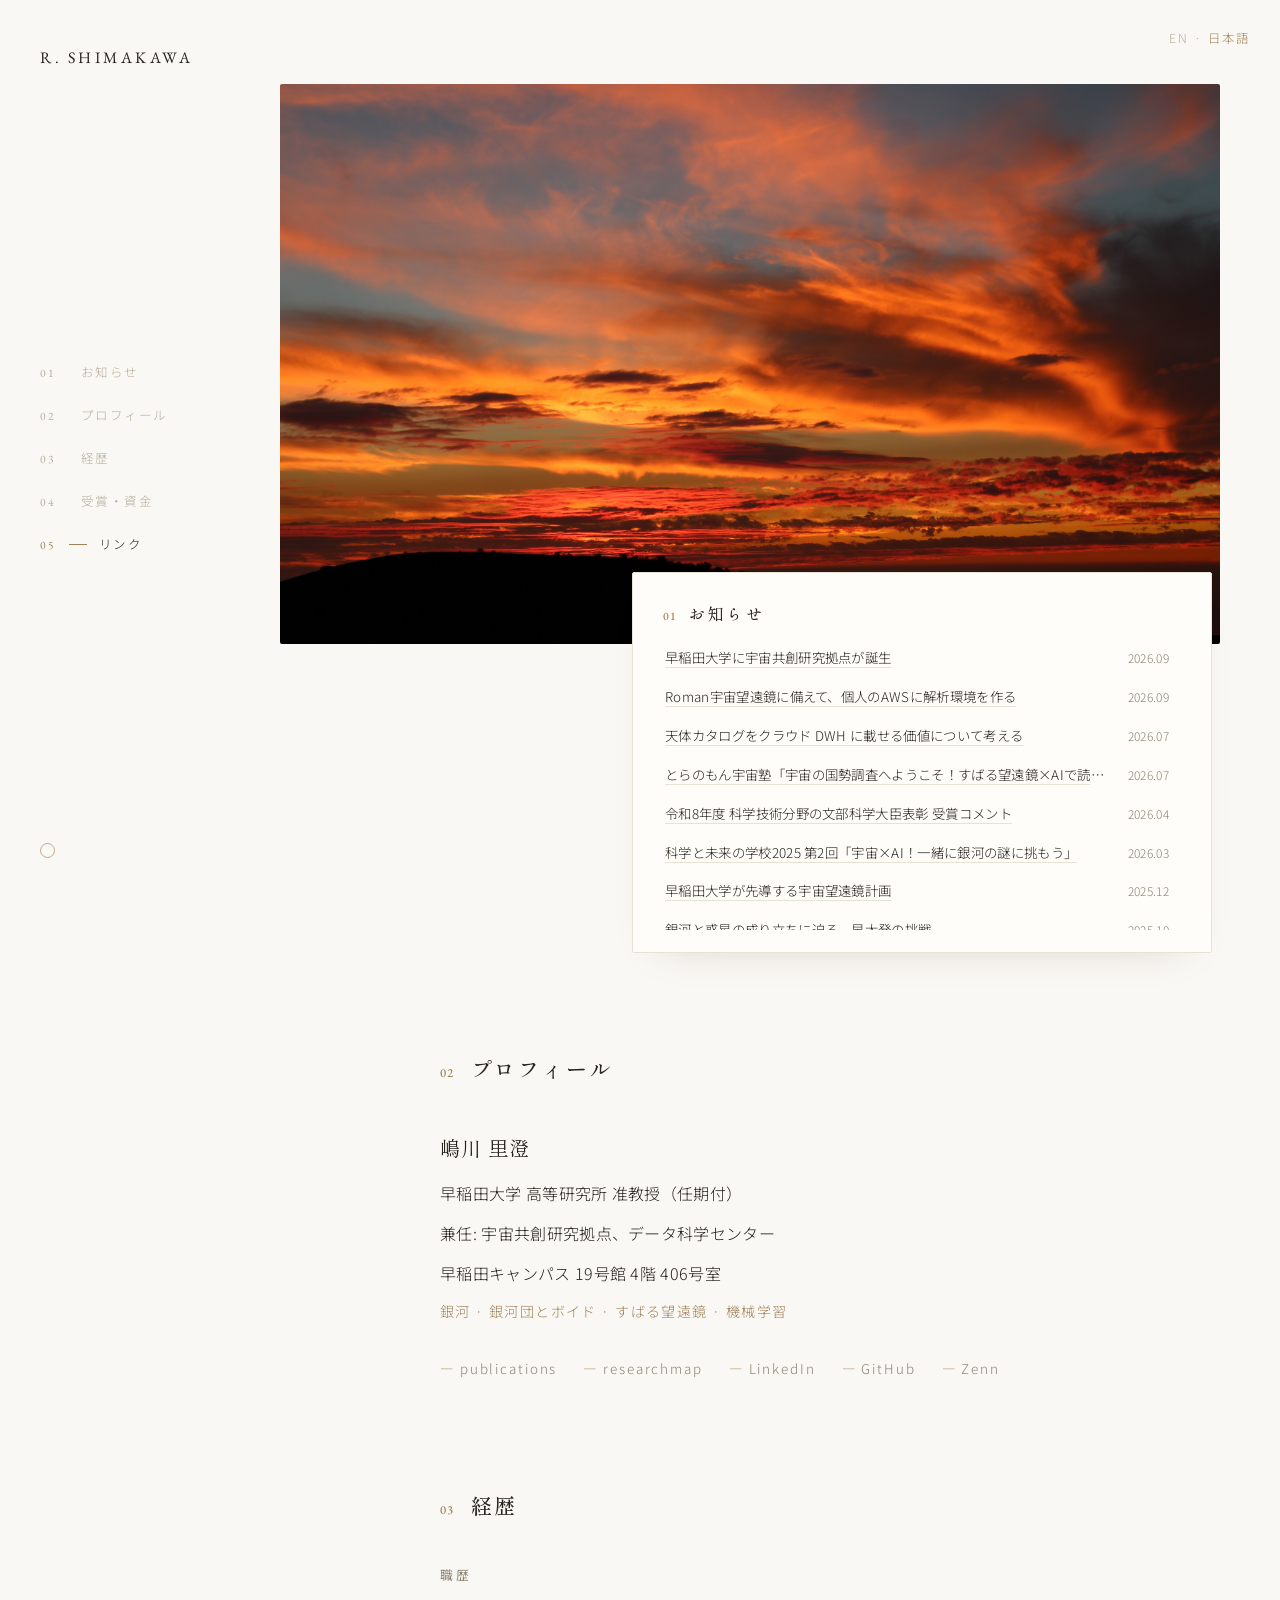
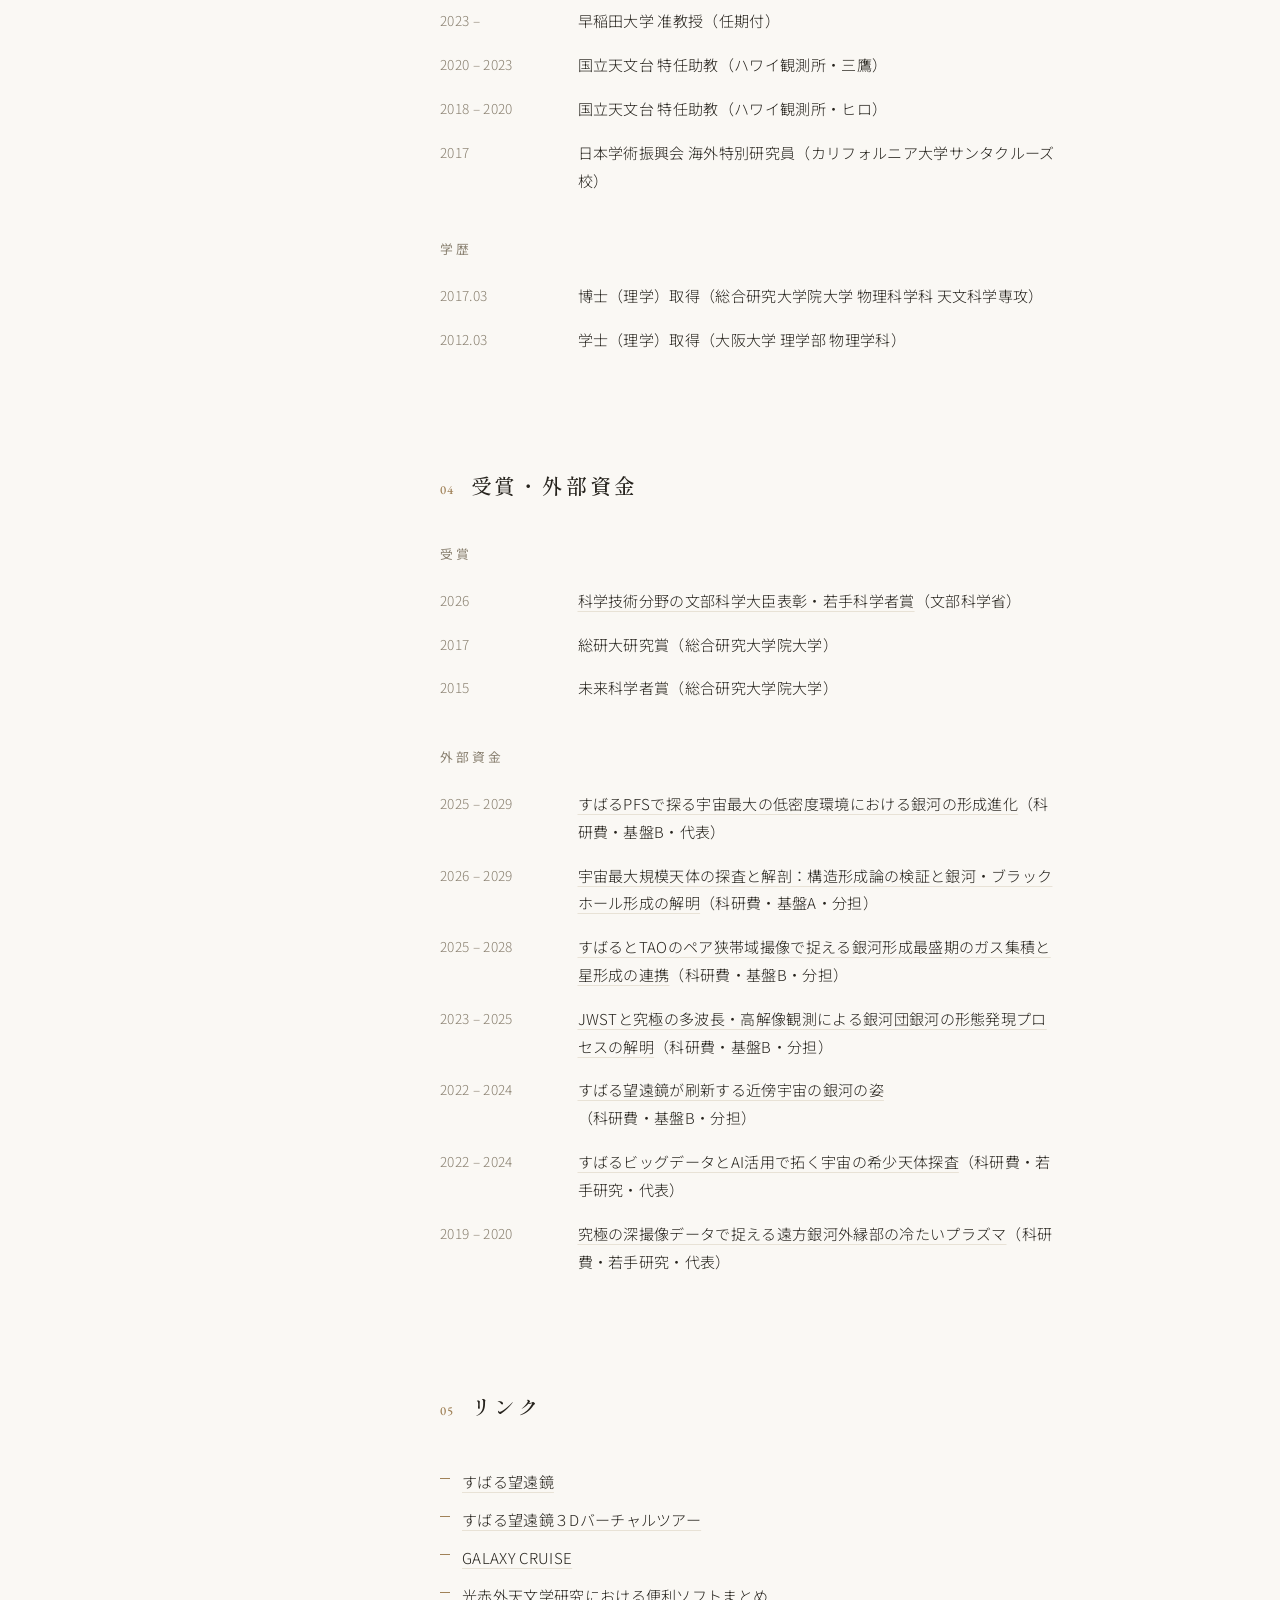
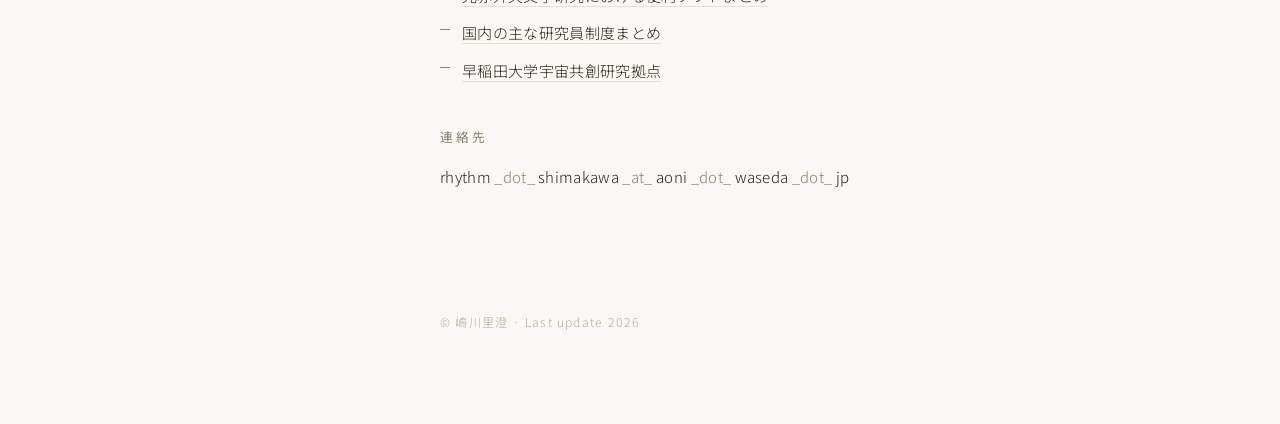
==== ja/index.html @ 1b0d86bc "v20260907b" ====
<!DOCTYPE html>
<html lang="ja">
<head>
<meta charset="utf-8">
<meta name="viewport" content="width=device-width, initial-scale=1">
<title>嶋川 里澄</title>
<meta name="description" content="嶋川 里澄（早稲田大学高等研究所 准教授）。銀河・大規模構造・すばる望遠鏡・機械学習。">
<link rel="icon" href="../assets/favicon.svg" type="image/svg+xml">
<link rel="preconnect" href="https://fonts.googleapis.com">
<link href="https://fonts.googleapis.com/css2?family=EB+Garamond:wght@400;500&family=Noto+Sans+JP:wght@300;400&family=Shippori+Mincho:wght@500&display=swap" rel="stylesheet">
<link rel="stylesheet" href="../assets/style.css">
</head>
<body>

<div class="lang"><a href="../">EN</a> <span>·</span> <span class="current">日本語</span></div>

<aside class="rail">
  <a class="mark" href="#top">R.&thinsp;SHIMAKAWA</a>
  <nav>
    <a href="#news"><span class="no">01</span><span class="bar"></span>お知らせ</a>
    <a href="#profile"><span class="no">02</span><span class="bar"></span>プロフィール</a>
    <a href="#career"><span class="no">03</span><span class="bar"></span>経歴</a>
    <a href="#grants"><span class="no">04</span><span class="bar"></span>受賞・資金</a>
    <a href="#links"><span class="no">05</span><span class="bar"></span>リンク</a>
  </nav>
  <span class="enso"></span>
</aside>

<div class="main" id="top">

<header class="hero">
  <img class="art" src="../assets/maunakea.jpg" alt="">
  <aside class="news-panel" id="news">
    <h2><span class="no">01</span>お知らせ</h2>
    <ul>
      <li><span class="t"><a href="https://space-commons.w.waseda.jp">早稲田大学に宇宙共創研究拠点が誕生</a></span><span class="note">2026.09</span></li>
      <li><span class="t"><a href="https://zenn.dev/rshimakawa/articles/roman-aws-analysis-env-setup">Roman宇宙望遠鏡に備えて、個人のAWSに解析環境を作る</a></span><span class="note">2026.09</span></li>
      <li><span class="t"><a href="https://zenn.dev/rshimakawa/articles/hsc-bigquery-1a">天体カタログをクラウド DWH に載せる価値について考える</a></span><span class="note">2026.07</span></li>
      <li><span class="t"><a href="">とらのもん宇宙塾「宇宙の国勢調査へようこそ！すばる望遠鏡×AIで読み解く銀河の成長記録」</a></span><span class="note">2026.07</span></li>
      <li><span class="t"><a href="https://www.waseda.jp/inst/research/news/84122">令和8年度 科学技術分野の文部科学大臣表彰 受賞コメント</a></span><span class="note">2026.04</span></li>
      <li><span class="t"><a href="">科学と未来の学校2025 第2回「宇宙×AI！一緒に銀河の謎に挑もう」</a></span><span class="note">2026.03</span></li>
      <li><span class="t"><a href="https://www.waseda.jp/top/news/116030">早稲田大学が先導する宇宙望遠鏡計画</a></span><span class="note">2025.12</span></li>
      <li><span class="t"><a href="https://www.waseda.jp/inst/research/news/82148">銀河と惑星の成り立ちに迫る、早大発の挑戦</a></span><span class="note">2025.10</span></li>
      <li><span class="t"><a href="https://www.obsap.phys.waseda.ac.jp/grex-plus-event-2025.html">早稲田大学一般講演会：GREX-PLUSが描く銀河と惑星のはじまり</a></span><span class="note">2025.09</span></li>
      <li><span class="t"><a href="https://subarutelescope.org/jp/results/2025/06/02/3558.html">宇宙最大級の超巨大ブラックホールの集団を発見</a></span><span class="note">2025.06</span></li>
      <li><span class="t"><a href="">最新研究が挑む銀河「銀河の個性は環境で決まる？」</a></span><span class="note">2025.03</span></li>
      <li><span class="t"><a href="https://subarutelescope.org/jp/news/topics/2025/03/06/3523.html">すばる望遠鏡25周年記念画像集が発売</a></span><span class="note">2025.03</span></li>
      <li><span class="t"><a href="https://www.waseda.jp/inst/research/news/79310">宇宙古代都市の建設ラッシュを止めるブラックホール</a></span><span class="note">2024.12</span></li>
      <li><span class="t"><a href="https://www.esa.int/Science_Exploration/Space_Science/Webb/Webb_finds_surprises_in_Spiderweb_protocluster_field">Webb finds surprises in Spiderweb protocluster field</a></span><span class="note">2024.12</span></li>
      <li><span class="t"><a href="https://galaxycruise.mtk.nao.ac.jp/news/20241101.html">初めての試み、市民天文学者交流会</a></span><span class="note">2024.11</span></li>
      <li><span class="t"><a href="https://www.washington.edu/news/2024/08/14/galaxy-size/">Galaxies in dense environments tend to be larger</a></span><span class="note">2024.08</span></li>
      <li><span class="t"><a href="https://news.yale.edu/2024/08/14/heres-what-millions-galaxies-say-about-their-size-growth">Here's what millions of galaxies say about their size, growth</a></span><span class="note">2024.08</span></li>
      <li><span class="t"><a href="https://galaxycruise.mtk.nao.ac.jp/news/20240601.html">GALAXY CRUISE第1シーズンの結果を用いてリング銀河を大量検出</a></span><span class="note">2024.06</span></li>
      <li><span class="t"><a href="https://subarutelescope.org/jp/results/2024/03/13/3374.html">市民天文学者とAIの協働で渦巻銀河とリング銀河の大規模検出に成功</a></span><span class="note">2024.03</span></li>
      <li><span class="t"><a href="https://matterport.com/ja/resources/content-library/japan-national-observatory">すばる望遠鏡をデジタルツイン化し、未来の研究者に夢を</a></span><span class="note">2023.10</span></li>
      <li><span class="t"><a href="https://subarutelescope.org/jp/results/2023/10/09/3307.html">天文学者と市民天文学者が銀河の謎に迫る！</a></span><span class="note">2023.10</span></li>
      <li><span class="t"><a href="https://www.waseda.jp/inst/wias/news/2023/08/31/14019/">シチズンサイエンス×AIによる宇宙の国勢調査</a></span><span class="note">2023.08</span></li>
      <li><span class="t"><a href="https://subarutelescope.org/jp/results/2023/05/31/3270.html">星屑を再利用して成長を続ける太古の巨大銀河</a></span><span class="note">2023.05</span></li>
      <li><span class="t"><a href="https://subarutelescope.org/jp/results/2023/01/19/3215.html">55億光年先の宇宙で最大級のモンスター超銀河団を発見</a></span><span class="note">2023.01</span></li>
      <li><span class="t"><a href="">データ銀河天文学とバーチャルリアリティ</a></span><span class="note">2022.12</span></li>
      <li><span class="t"><a href="https://subarutelescope.org/jp/news/topics/2022/11/21/3200.html">すばる望遠鏡3Dバーチャルツアー：世界最大級の光赤外望遠鏡を大公開！</a></span><span class="note">2022.11</span></li>
      <li><span class="t"><a href="https://galaxycruise.mtk.nao.ac.jp/news/20220801.html">銀河衝突の痕跡ができるわけ</a></span><span class="note">2022.08</span></li>
      <li><span class="t"><a href="https://galaxycruise.mtk.nao.ac.jp/news/20220201.html">貧血渦巻銀河ってなに？</a></span><span class="note">2022.02</span></li>
      <li><span class="t"><a href="https://subarutelescope.org/jp/results/2021/11/23/3007.html">すばる望遠鏡×異常検知AIが捉えたへんてこな銀河たち</a></span><span class="note">2021.12</span></li>
      <li><span class="t"><a href="https://subarutelescope.org/jp/news/topics/2021/11/03/3004.html">総研大サマースチューデント2021</a></span><span class="note">2021.11</span></li>
      <li><span class="t"><a href="https://galaxycruise.mtk.nao.ac.jp/news/20211101.html">GALAXY CRUISEの結果を使って大学生2名が研究体験</a></span><span class="note">2021.11</span></li>
      <li><span class="t"><a href="https://galaxycruise.mtk.nao.ac.jp/news/20201101.html">GALAXY CRUISEの結果を使って大学生が機械学習体験</a></span><span class="note">2020.11</span></li>
      <li><span class="t"><a href="https://subarutelescope.org/jp/results/2020/08/10/2883.html">人工知能を活用したすばる銀河動物園プロジェクト</a></span><span class="note">2020.08</span></li>
      <li><span class="t"><a href="https://subarutelescope.org/jp/news/topics/2020/03/25/2846.html">すばる+TMTサイエンスブック2020の発行</a></span><span class="note">2020.03</span></li>
      <li><span class="t"><a href="https://subarutelescope.org/jp/news/topics/2019/12/26/2822.html">すばる望遠鏡20周年記念国際研究集会を開催</a></span><span class="note">2019.12</span></li>
      <li><span class="t"><a href="https://subarutelescope.org/jp/results/2019/10/22/2799.html">73億光年かなたにそびえる超銀河団の全貌</a></span><span class="note">2019.10</span></li>
      <li><span class="t"><a href="https://alma-telescope.jp/news/press/z146-201708">アルマ望遠鏡、遠方銀河団で進む星の少子化の原因をとらえた</a></span><span class="note">2017.08</span></li>
      <li><span class="t"><a href="https://subarutelescope.org/jp/results/2015/04/20/933.html">110億年前の宇宙に近傍最大級の銀河団の祖先を確認</a></span><span class="note">2015.04</span></li>
    </ul>
  </aside>
</header>

<div class="col">
<main>

<section id="profile">
  <h2><span class="no">02</span>プロフィール</h2>
  <ul class="bio">
    <li class="name">嶋川 里澄</li>
    <li>早稲田大学 高等研究所 准教授（任期付）</li>
    <li>兼任: 宇宙共創研究拠点、データ科学センター</li>
    <li>早稲田キャンパス 19号館 4階 406号室</li>
    <li class="kw">銀河 · 銀河団とボイド · すばる望遠鏡 · 機械学習</li>
  </ul>
  <div class="linkrow">
    <a href="https://scixplorer.org/search?p=1&amp;q=author%3A%22shimakawa%2C+rhythm%22&amp;sort=score+desc&amp;sort=date+desc&amp;d=astrophysics">publications</a>
    <a href="https://researchmap.jp/rhythm_shimakawa/?lang=japanese">researchmap</a>
    <a href="https://www.linkedin.com/in/rhythm-shimakawa">LinkedIn</a>
    <a href="https://github.com/rhythm-shimakawa">GitHub</a>
    <a href="https://zenn.dev/rshimakawa">Zenn</a>
  </div>
</section>

<section id="career">
  <h2><span class="no">03</span>経歴</h2>
  <h3>職歴</h3>
  <div class="row"><div class="when">2023 –</div><div class="what">早稲田大学 准教授（任期付）</div></div>
  <div class="row"><div class="when">2020 – 2023</div><div class="what">国立天文台 特任助教（ハワイ観測所・三鷹）</div></div>
  <div class="row"><div class="when">2018 – 2020</div><div class="what">国立天文台 特任助教（ハワイ観測所・ヒロ）</div></div>
  <div class="row"><div class="when">2017</div><div class="what">日本学術振興会 海外特別研究員（カリフォルニア大学サンタクルーズ校）</div></div>
  <h3>学歴</h3>
  <div class="row"><div class="when">2017.03</div><div class="what">博士（理学）取得（総合研究大学院大学 物理科学科 天文科学専攻）</div></div>
  <div class="row"><div class="when">2012.03</div><div class="what">学士（理学）取得（大阪大学 理学部 物理学科）</div></div>
</section>

<section id="grants">
  <h2><span class="no">04</span>受賞・外部資金</h2>
  <h3>受賞</h3>
  <div class="row"><div class="when">2026</div><div class="what"><a href="https://www.mext.go.jp/b_menu/houdou/mext_01620.html">科学技術分野の文部科学大臣表彰・若手科学者賞</a>（文部科学省）</div></div>
  <div class="row"><div class="when">2017</div><div class="what">総研大研究賞（総合研究大学院大学）</div></div>
  <div class="row"><div class="when">2015</div><div class="what">未来科学者賞（総合研究大学院大学）</div></div>
  <h3>外部資金</h3>
  <div class="row"><div class="when">2025 – 2029</div><div class="what"><a href="https://kaken.nii.ac.jp/ja/grant/KAKENHI-PROJECT-25K01044/">すばるPFSで探る宇宙最大の低密度環境における銀河の形成進化</a>（科研費・基盤B・代表）</div></div>
  <div class="row"><div class="when">2026 – 2029</div><div class="what"><a href="https://kaken.nii.ac.jp/ja/grant/KAKENHI-PROJECT-26H02069/">宇宙最大規模天体の探査と解剖：構造形成論の検証と銀河・ブラックホール形成の解明</a>（科研費・基盤A・分担）</div></div>
  <div class="row"><div class="when">2025 – 2028</div><div class="what"><a href="https://kaken.nii.ac.jp/ja/grant/KAKENHI-PROJECT-25K01032/">すばるとTAOのペア狭帯域撮像で捉える銀河形成最盛期のガス集積と星形成の連携</a>（科研費・基盤B・分担）</div></div>
  <div class="row"><div class="when">2023 – 2025</div><div class="what"><a href="https://kaken.nii.ac.jp/ja/grant/KAKENHI-PROJECT-23K25915/">JWSTと究極の多波長・高解像観測による銀河団銀河の形態発現プロセスの解明</a>（科研費・基盤B・分担）</div></div>
  <div class="row"><div class="when">2022 – 2024</div><div class="what"><a href="https://kaken.nii.ac.jp/ja/grant/KAKENHI-PROJECT-23K22541/">すばる望遠鏡が刷新する近傍宇宙の銀河の姿</a>（科研費・基盤B・分担）</div></div>
  <div class="row"><div class="when">2022 – 2024</div><div class="what"><a href="https://kaken.nii.ac.jp/ja/grant/KAKENHI-PROJECT-22K14078/">すばるビッグデータとAI活用で拓く宇宙の希少天体探査</a>（科研費・若手研究・代表）</div></div>
  <div class="row"><div class="when">2019 – 2020</div><div class="what"><a href="https://kaken.nii.ac.jp/ja/grant/KAKENHI-PROJECT-19K14766/">究極の深撮像データで捉える遠方銀河外縁部の冷たいプラズマ</a>（科研費・若手研究・代表）</div></div>
</section>

<section id="links">
  <h2><span class="no">05</span>リンク</h2>
  <ul class="plain">
    <li><a href="http://subarutelescope.org/j_index.html">すばる望遠鏡</a></li>
    <li><a href="https://subarutelescope.org/jp/Vtour/index.html">すばる望遠鏡３Dバーチャルツアー</a></li>
    <li><a href="https://galaxycruise.mtk.nao.ac.jp/">GALAXY CRUISE</a></li>
    <li><a href="https://sites.google.com/view/rhythmshimakawa/4sutudents">光赤外天文学研究における便利ソフトまとめ</a></li>
    <li><a href="fellowship/">国内の主な研究員制度まとめ</a></li>
    <li><a href="https://space-commons.w.waseda.jp/index.html">早稲田大学宇宙共創研究拠点</a></li>
  </ul>
  <h3>連絡先</h3>
  <p class="contact-line">rhythm <em>_dot_</em> shimakawa <em>_at_</em> aoni <em>_dot_</em> waseda <em>_dot_</em> jp</p>
</section>

</main>

<footer>© 嶋川里澄 · Last update 2026</footer>
</div>

</div>

<script>
const links = document.querySelectorAll('.rail nav a');
const map = {};
links.forEach(a => { map[a.getAttribute('href').slice(1)] = a; });
const io = new IntersectionObserver(entries => {
  entries.forEach(e => {
    if (e.isIntersecting) {
      links.forEach(a => a.classList.remove('active'));
      const a = map[e.target.id];
      if (a) a.classList.add('active');
    }
  });
}, { rootMargin: '-40% 0px -55% 0px' });
document.querySelectorAll('section, .news-panel').forEach(s => io.observe(s));
</script>

</body>
</html>
---- assets/style.css ----
/* ---------------------------------------------
   rhythm-shimakawa.github.io  v4
   One-page Japandi: hero image + news panel
--------------------------------------------- */
:root {
  --paper: #faf8f4;
  --panel: #fffdf9;
  --ink: #26231d;
  --muted: #8b8272;
  --faint: #b5ac9b;
  --line: #e8e2d6;
  --accent: #a08258;
  --serif: "EB Garamond", "Shippori Mincho", "Hiragino Mincho ProN", "Yu Mincho", serif;
  --sans: "Noto Sans JP", -apple-system, BlinkMacSystemFont, "Segoe UI", "Hiragino Kaku Gothic ProN", sans-serif;
}

* { margin: 0; padding: 0; box-sizing: border-box; }

html { scroll-behavior: smooth; }

body {
  background: var(--paper);
  color: var(--ink);
  font-family: var(--sans);
  font-weight: 300;
  font-size: 16px;
  line-height: 2.0;
  letter-spacing: 0.02em;
  -webkit-font-smoothing: antialiased;
}

a { color: var(--ink); text-decoration: underline; text-decoration-color: var(--line); text-decoration-thickness: 1px; text-underline-offset: 4px; transition: color .25s, text-decoration-color .25s; }
a:hover { color: var(--accent); text-decoration-color: var(--accent); }
em { font-style: normal; color: var(--muted); }

/* ---------- fixed language toggle ---------- */
.lang {
  position: fixed;
  top: 26px; right: 30px;
  z-index: 20;
  font-size: 0.78rem;
  letter-spacing: 0.16em;
}
.lang a, .lang span { text-decoration: none; color: var(--faint); }
.lang .current { color: var(--accent); }
.lang a:hover { color: var(--accent); }

/* ---------- side index (desktop) ---------- */
.rail {
  position: fixed;
  top: 0; left: 0; bottom: 0;
  width: 220px;
  padding: 42px 0 42px 40px;
  display: flex;
  flex-direction: column;
  z-index: 10;
}

.rail .mark {
  font-family: var(--serif);
  font-size: 1.0rem;
  letter-spacing: 0.22em;
  color: var(--ink);
  text-decoration: none;
}

.rail nav { margin-top: auto; margin-bottom: auto; display: flex; flex-direction: column; gap: 18px; }

.rail nav a {
  text-decoration: none;
  color: var(--faint);
  font-size: 0.78rem;
  letter-spacing: 0.2em;
  display: flex;
  align-items: center;
  gap: 12px;
  transition: color .3s;
}

.rail nav a .no { font-family: var(--serif); font-size: 0.72rem; color: var(--faint); transition: color .3s; }
.rail nav a .bar { width: 0; height: 1px; background: var(--accent); transition: width .3s; }

.rail nav a:hover, .rail nav a.active { color: var(--ink); }
.rail nav a:hover .no, .rail nav a.active .no { color: var(--accent); }
.rail nav a.active .bar { width: 18px; }

.rail .enso {
  width: 15px; height: 15px;
  border: 1.5px solid var(--accent);
  border-radius: 50%;
  opacity: .65;
}

/* ---------- main ---------- */
.main { margin-left: 220px; padding: 0 32px; }

.col { max-width: 620px; margin: 0 auto; }

/* ---------- hero: big image + news panel ---------- */
.hero {
  max-width: 940px;
  margin: 0 auto;
  padding-top: 84px;
}

.hero .art {
  width: 100%;
  height: min(66vh, 560px);
  object-fit: cover;
  display: block;
  border-radius: 2px;
}

.news-panel {
  position: relative;
  width: min(580px, 96%);
  margin: -72px 8px 0 auto;   /* 画像に少し重ねて右端へ */
  background: var(--panel);
  border: 1px solid var(--line);
  border-radius: 2px;
  padding: 26px 30px 22px;
  box-shadow: 0 18px 40px -30px rgba(60, 50, 30, 0.25);
  scroll-margin-top: 40px;
}

.news-panel h2 {
  font-family: var(--serif);
  font-weight: 500;
  font-size: 0.98rem;
  letter-spacing: 0.18em;
  margin-bottom: 8px;
  display: flex;
  align-items: baseline;
  gap: 12px;
}

.news-panel h2 .no { font-size: 0.72rem; color: var(--accent); }

.news-panel ul {
  list-style: none;
  max-height: 292px;             /* 枠内スクロール */
  overflow-y: auto;
  scrollbar-width: thin;
  scrollbar-color: var(--line) transparent;
  padding-right: 10px;
}

.news-panel ul::-webkit-scrollbar { width: 4px; }
.news-panel ul::-webkit-scrollbar-thumb { background: var(--line); border-radius: 2px; }
.news-panel ul::-webkit-scrollbar-thumb:hover { background: var(--faint); }

.news-panel li {
  padding: 8px 2px;
  font-size: 0.84rem;   /* 区切り線なし: リンク下線が区切りを兼ねる */
  line-height: 1.7;
  display: flex;
  align-items: baseline;
  gap: 12px;
}

.news-panel .t {
  flex: 1;
  white-space: nowrap;           /* 1行に収め、あふれは省略記号 */
  overflow: hidden;
  text-overflow: ellipsis;
}

.news-panel .note { flex: none; color: var(--muted); font-size: 0.74rem; }

/* ---------- sections ---------- */
section { padding: 96px 0 8px; scroll-margin-top: 24px; }

h2 {
  font-family: var(--serif);
  font-weight: 500;
  font-size: 1.3rem;
  letter-spacing: 0.14em;
  margin-bottom: 34px;
  display: flex;
  align-items: baseline;
  gap: 16px;
}

h2 .no { font-size: 0.78rem; color: var(--accent); letter-spacing: 0.1em; }

h3 {
  font-family: var(--sans);
  font-weight: 400;
  font-size: 0.8rem;
  letter-spacing: 0.24em;
  color: var(--muted);
  margin: 34px 0 12px;
}

p { margin-bottom: 1.1em; }
p:last-child { margin-bottom: 0; }

/* profile bio lines (マーカーなし) */
ul.bio { list-style: none; margin-bottom: 26px; }
ul.bio li { padding: 4px 0; }
ul.bio .name { font-family: var(--serif); font-size: 1.25rem; letter-spacing: 0.06em; }
ul.bio .kw { color: var(--accent); font-size: 0.88rem; letter-spacing: 0.1em; }

/* link lists: ハイフン風マーカー付き・本文は受賞欄と同サイズ */
ul.plain { list-style: none; }
ul.plain li {
  padding: 5px 0 5px 22px;
  position: relative;
  font-size: 0.94rem;
  line-height: 1.85;
}
ul.plain li::before {
  content: "";
  position: absolute;
  left: 0; top: 1.0em;
  width: 10px; height: 1px;
  background: var(--accent);
}
ul.plain .note { color: var(--muted); font-size: 0.82rem; margin-left: 0.8em; }

/* icon-ish link row */
.linkrow { display: flex; flex-wrap: wrap; gap: 10px 26px; margin-top: 18px; }
.linkrow a { text-decoration: none; font-size: 0.84rem; letter-spacing: 0.14em; color: var(--muted); }
.linkrow a::before { content: "— "; color: var(--accent); }
.linkrow a:hover { color: var(--accent); }

/* timeline rows */
.row { display: flex; gap: 26px; padding: 8px 0; }
.row .when { flex: none; width: 8.2em; color: var(--muted); font-size: 0.85rem; }
.row .what { flex: 1; font-size: 0.94rem; line-height: 1.85; }

/* news: show 5, expand for more */
details.more summary {
  cursor: pointer;
  list-style: none;
  display: inline-block;
  margin-top: 12px;
  color: var(--accent);
  font-size: 0.8rem;
  letter-spacing: 0.18em;
}
details.more summary::-webkit-details-marker { display: none; }
details.more summary::after { content: "＋"; margin-left: 8px; }
details.more[open] summary::after { content: "−"; }
details.more[open] summary { opacity: .55; }

/* ---------- footer ---------- */
footer {
  padding: 110px 0 90px;
  color: var(--faint);
  font-size: 0.76rem;
  letter-spacing: 0.1em;
}

.contact-line { font-size: 0.94rem; }


/* ---------- sub page (fellowship) ---------- */
.page-head { padding: 120px 0 0; }
.page-head h1 {
  font-family: var(--serif);
  font-weight: 500;
  font-size: 1.6rem;
  letter-spacing: 0.12em;
  line-height: 1.5;
}
.page-head .lead { margin-top: 16px; font-size: 0.9rem; }
.page-head .caveat { margin-top: 8px; color: var(--muted); font-size: 0.8rem; }

.fs { margin: 0 0 24px; }
.fs-name { font-size: 0.96rem; }
.fs-spec { color: var(--muted); font-size: 0.84rem; line-height: 1.95; }
.fs-spec .sep { color: var(--line); margin: 0 6px; }

/* ---------- mobile ---------- */
@media (max-width: 900px) {
  .rail {
    position: fixed;
    top: 0; left: 0; right: 0; bottom: auto;
    width: auto;
    padding: 0;
    background: color-mix(in srgb, var(--paper) 88%, transparent);
    backdrop-filter: blur(8px);
    -webkit-backdrop-filter: blur(8px);
    flex-direction: row;
    align-items: center;
  }
  .rail .mark { padding: 14px 0 14px 20px; font-size: 0.88rem; }
  .rail nav {
    margin: 0 0 0 6px;
    flex-direction: row;
    gap: 0;
    overflow-x: auto;
    scrollbar-width: none;
    padding-right: 84px;
  }
  .rail nav::-webkit-scrollbar { display: none; }
  .rail nav a { padding: 14px 11px; flex: none; font-size: 0.72rem; letter-spacing: 0.12em; }
  .rail nav a .no, .rail nav a .bar { display: none; }
  .rail .enso { display: none; }

  .lang { top: 0; right: 0; padding: 14px 16px; }

  .main { margin-left: 0; padding: 0 22px; }
  .hero { padding-top: 66px; }
  .hero .art { height: 42vh; }
  .news-panel { width: 100%; margin: 16px 0 0; box-shadow: none; padding: 20px 20px 16px; }
  section { padding: 72px 0 8px; scroll-margin-top: 64px; }
  .row { flex-wrap: wrap; gap: 0 16px; }
  .row .when { width: 100%; }
}
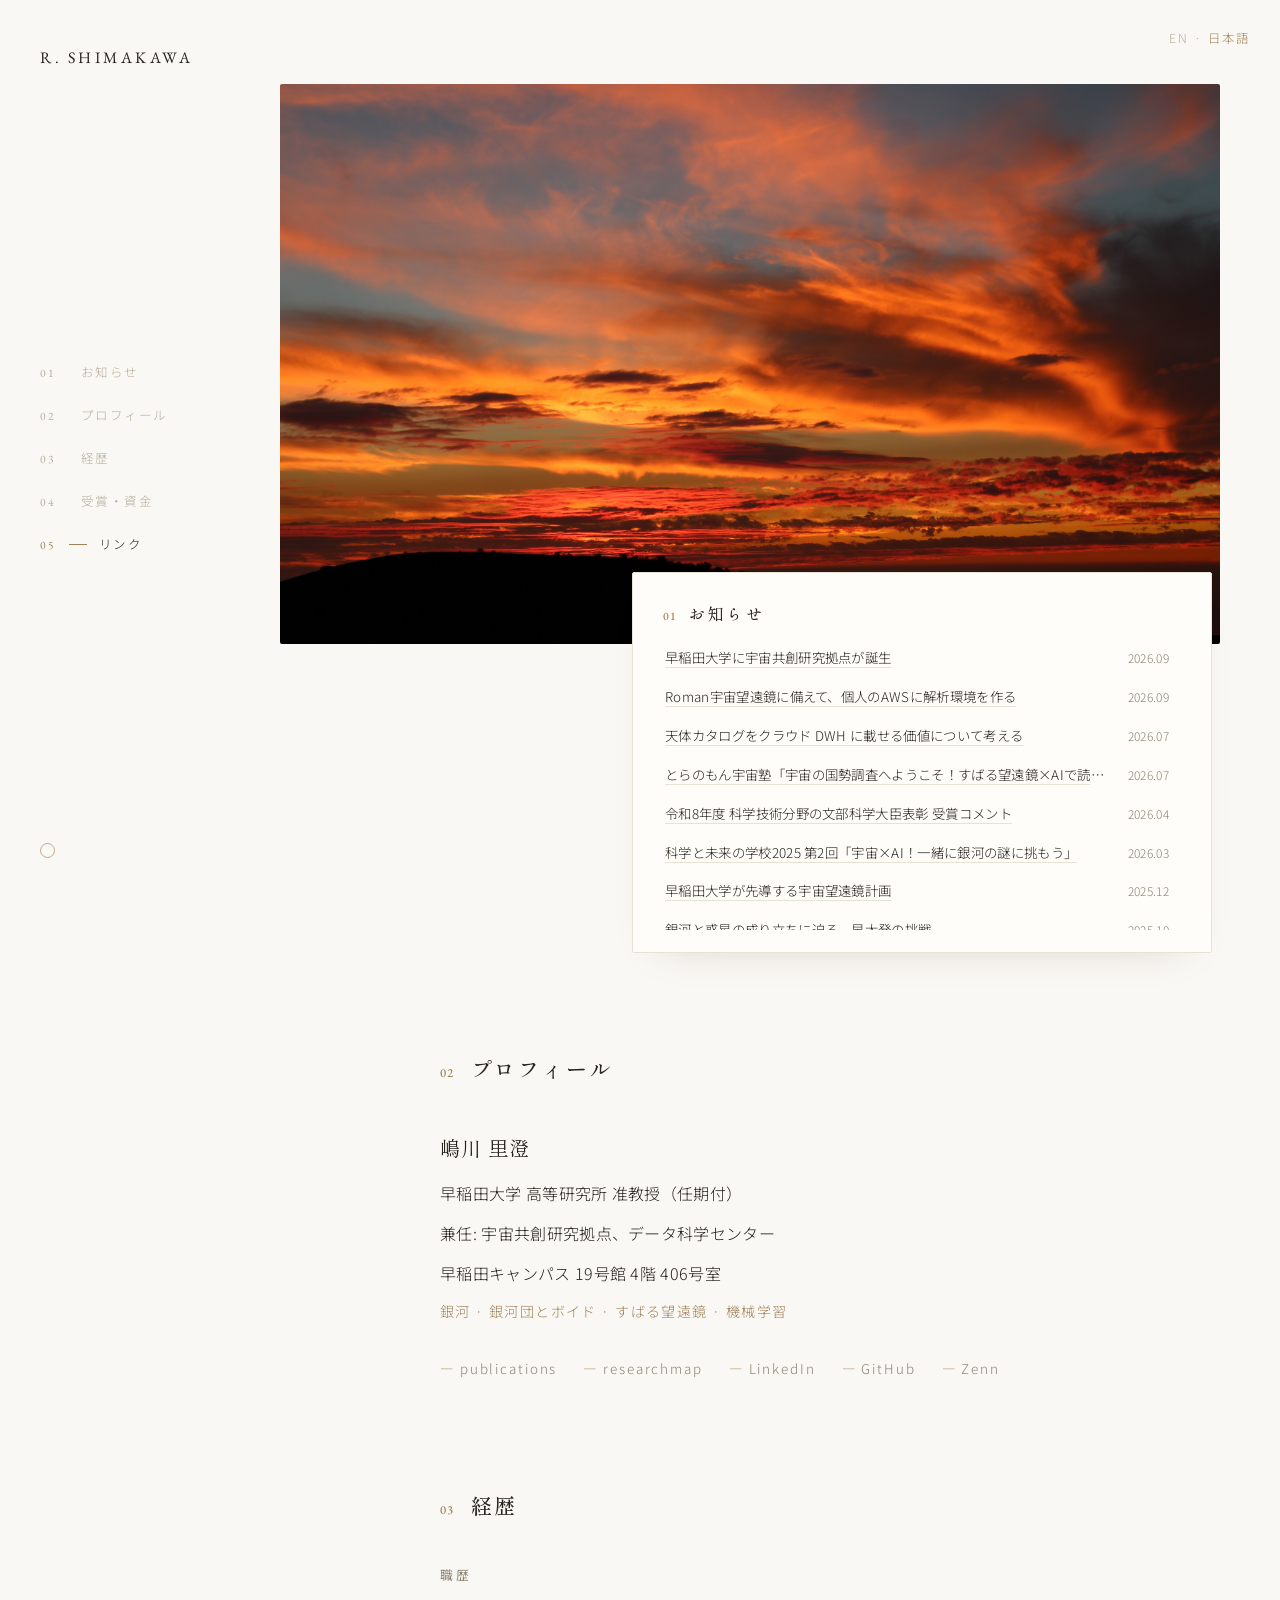
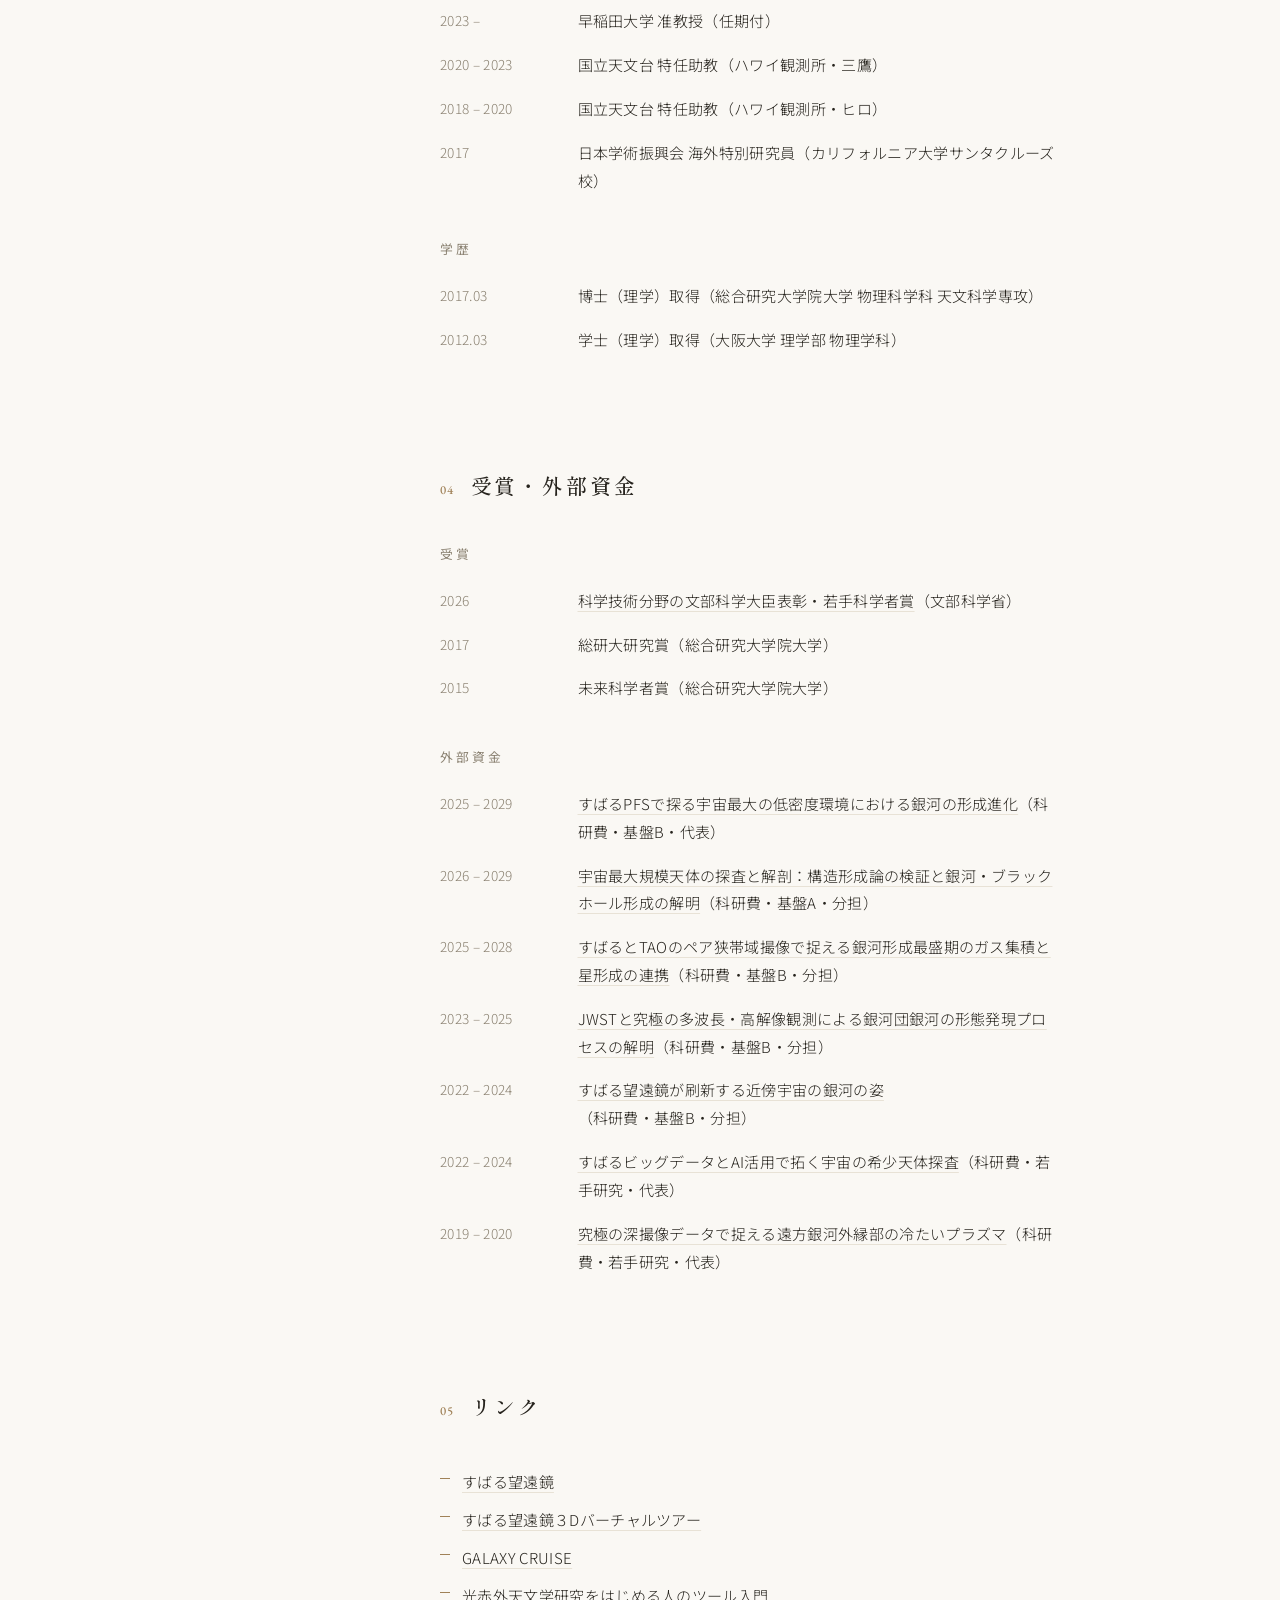
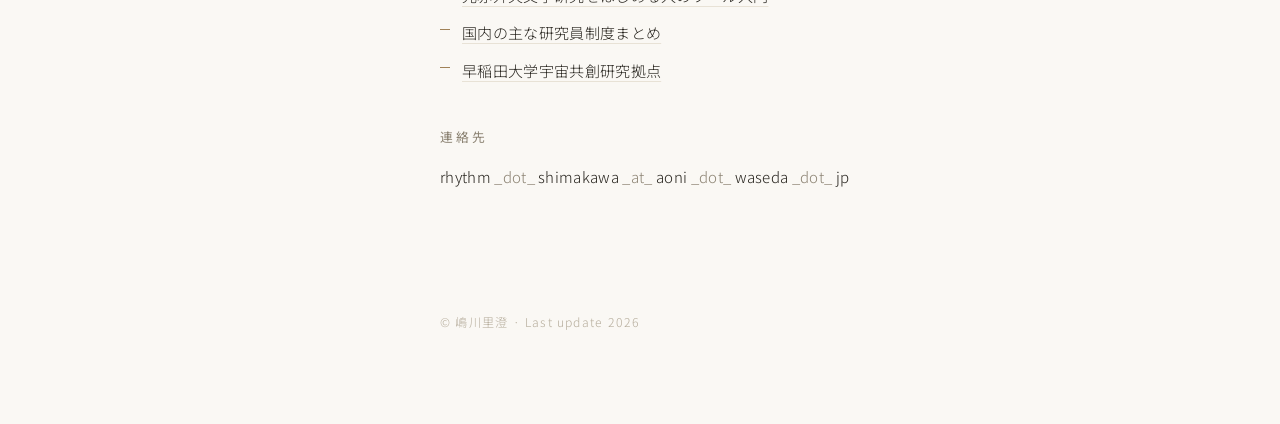
==== commit 1ad6b390: "v20260909" ====
--- a/ja/index.html
+++ b/ja/index.html
@@ -130,7 +130,7 @@
     <li><a href="http://subarutelescope.org/j_index.html">すばる望遠鏡</a></li>
     <li><a href="https://subarutelescope.org/jp/Vtour/index.html">すばる望遠鏡３Dバーチャルツアー</a></li>
     <li><a href="https://galaxycruise.mtk.nao.ac.jp/">GALAXY CRUISE</a></li>
-    <li><a href="https://sites.google.com/view/rhythmshimakawa/4sutudents">光赤外天文学研究における便利ソフトまとめ</a></li>
+    <li><a href="https://zenn.dev/rshimakawa/articles/setup-astronomy-tools">光赤外天文学研究をはじめる人のツール入門</a></li>
     <li><a href="fellowship/">国内の主な研究員制度まとめ</a></li>
     <li><a href="https://space-commons.w.waseda.jp/index.html">早稲田大学宇宙共創研究拠点</a></li>
   </ul>
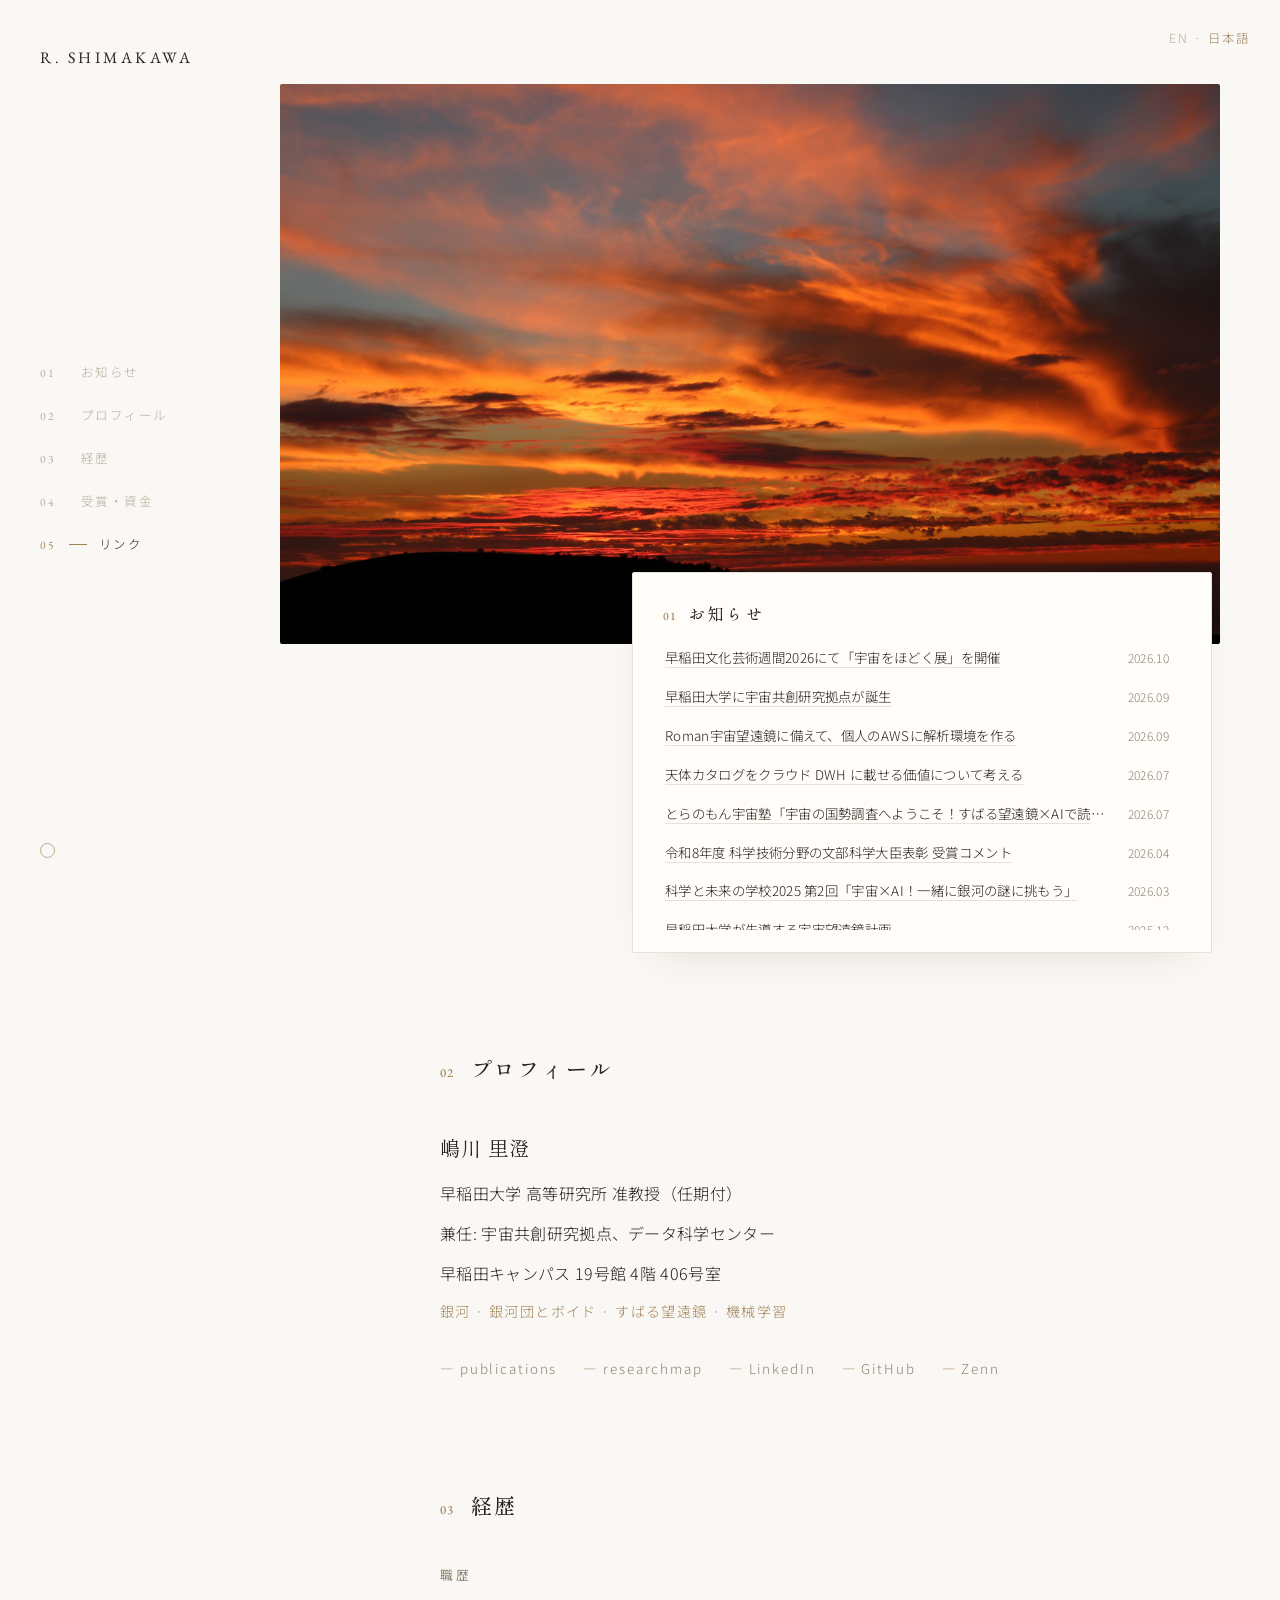
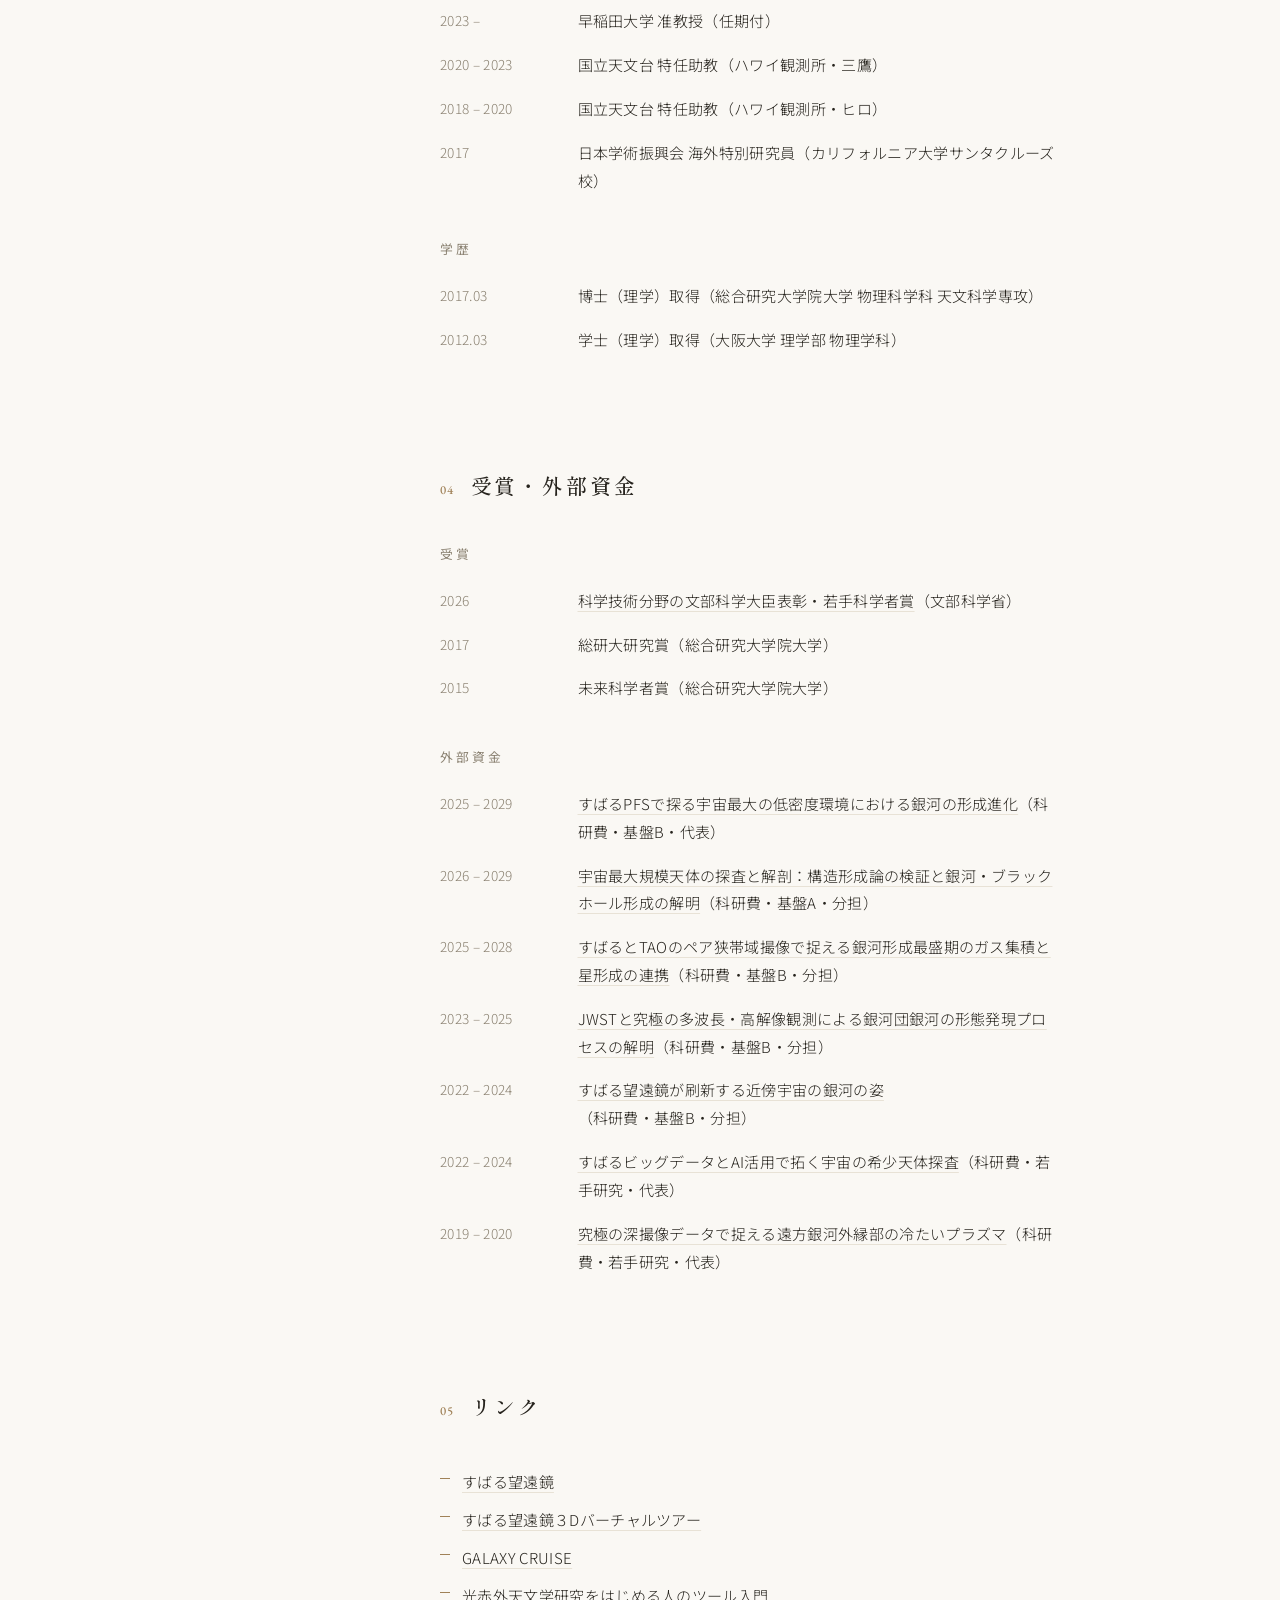
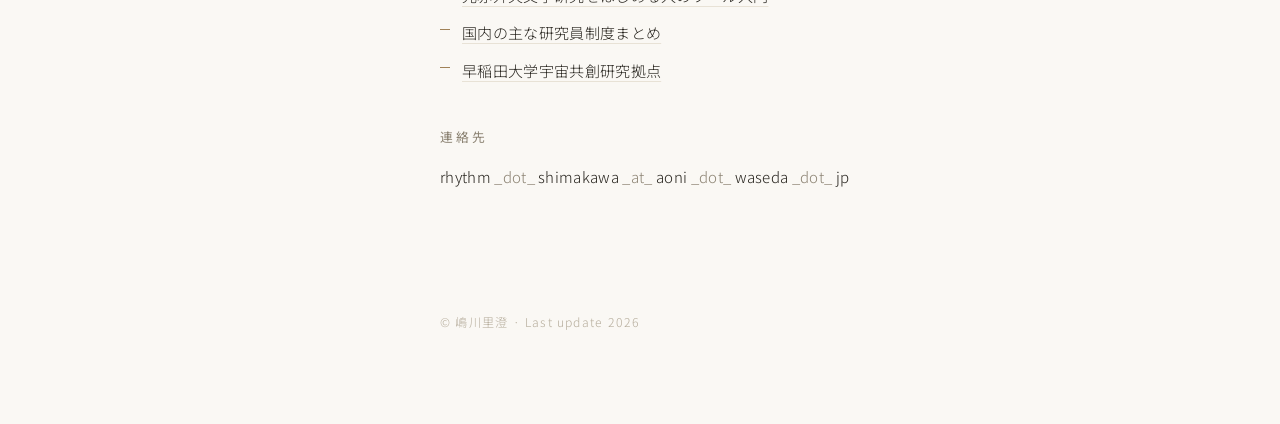
==== commit fe66bd41: "v20260918" ====
--- a/ja/index.html
+++ b/ja/index.html
@@ -33,6 +33,7 @@
   <aside class="news-panel" id="news">
     <h2><span class="no">01</span>お知らせ</h2>
     <ul>
+      <li><span class="t"><a href="https://www.waseda.jp/culture/events/week/">早稲田文化芸術週間2026にて「宇宙をほどく展」を開催</a></span><span class="note">2026.10</span></li>
       <li><span class="t"><a href="https://space-commons.w.waseda.jp">早稲田大学に宇宙共創研究拠点が誕生</a></span><span class="note">2026.09</span></li>
       <li><span class="t"><a href="https://zenn.dev/rshimakawa/articles/roman-aws-analysis-env-setup">Roman宇宙望遠鏡に備えて、個人のAWSに解析環境を作る</a></span><span class="note">2026.09</span></li>
       <li><span class="t"><a href="https://zenn.dev/rshimakawa/articles/hsc-bigquery-1a">天体カタログをクラウド DWH に載せる価値について考える</a></span><span class="note">2026.07</span></li>
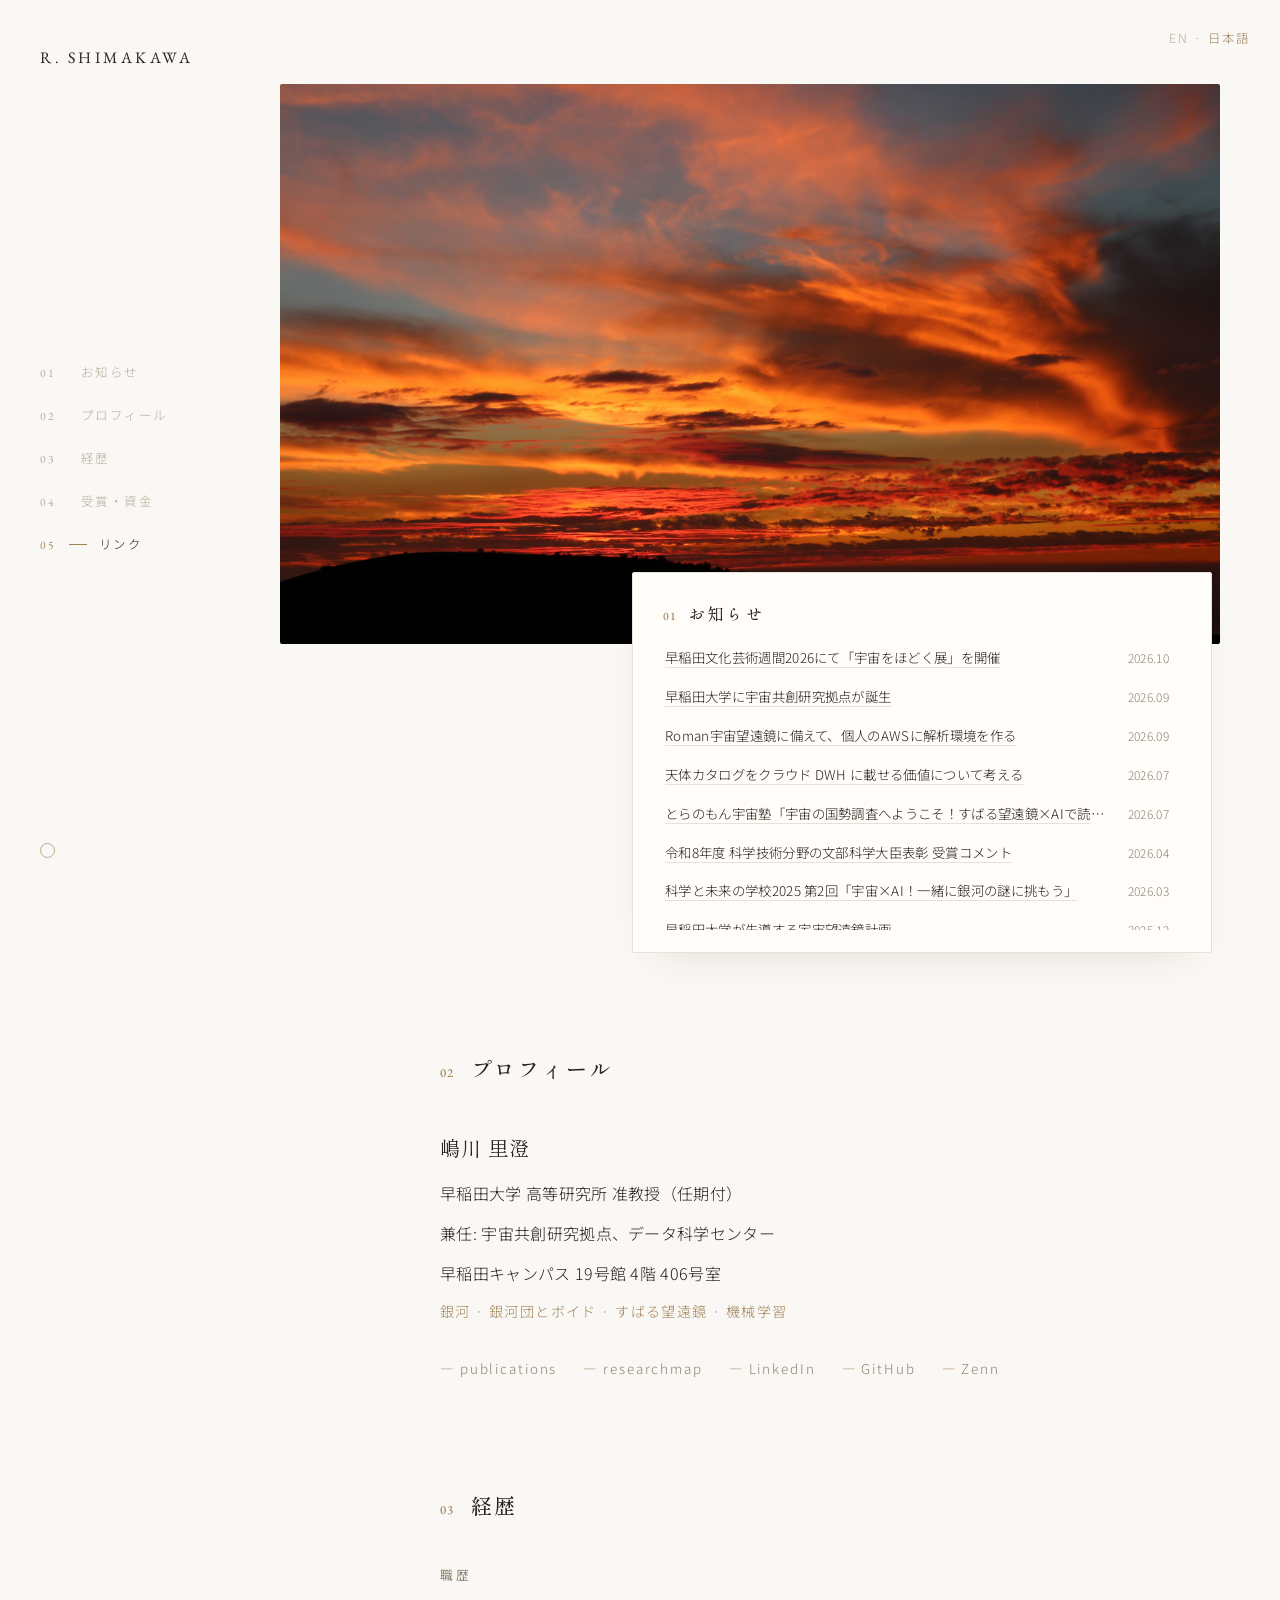
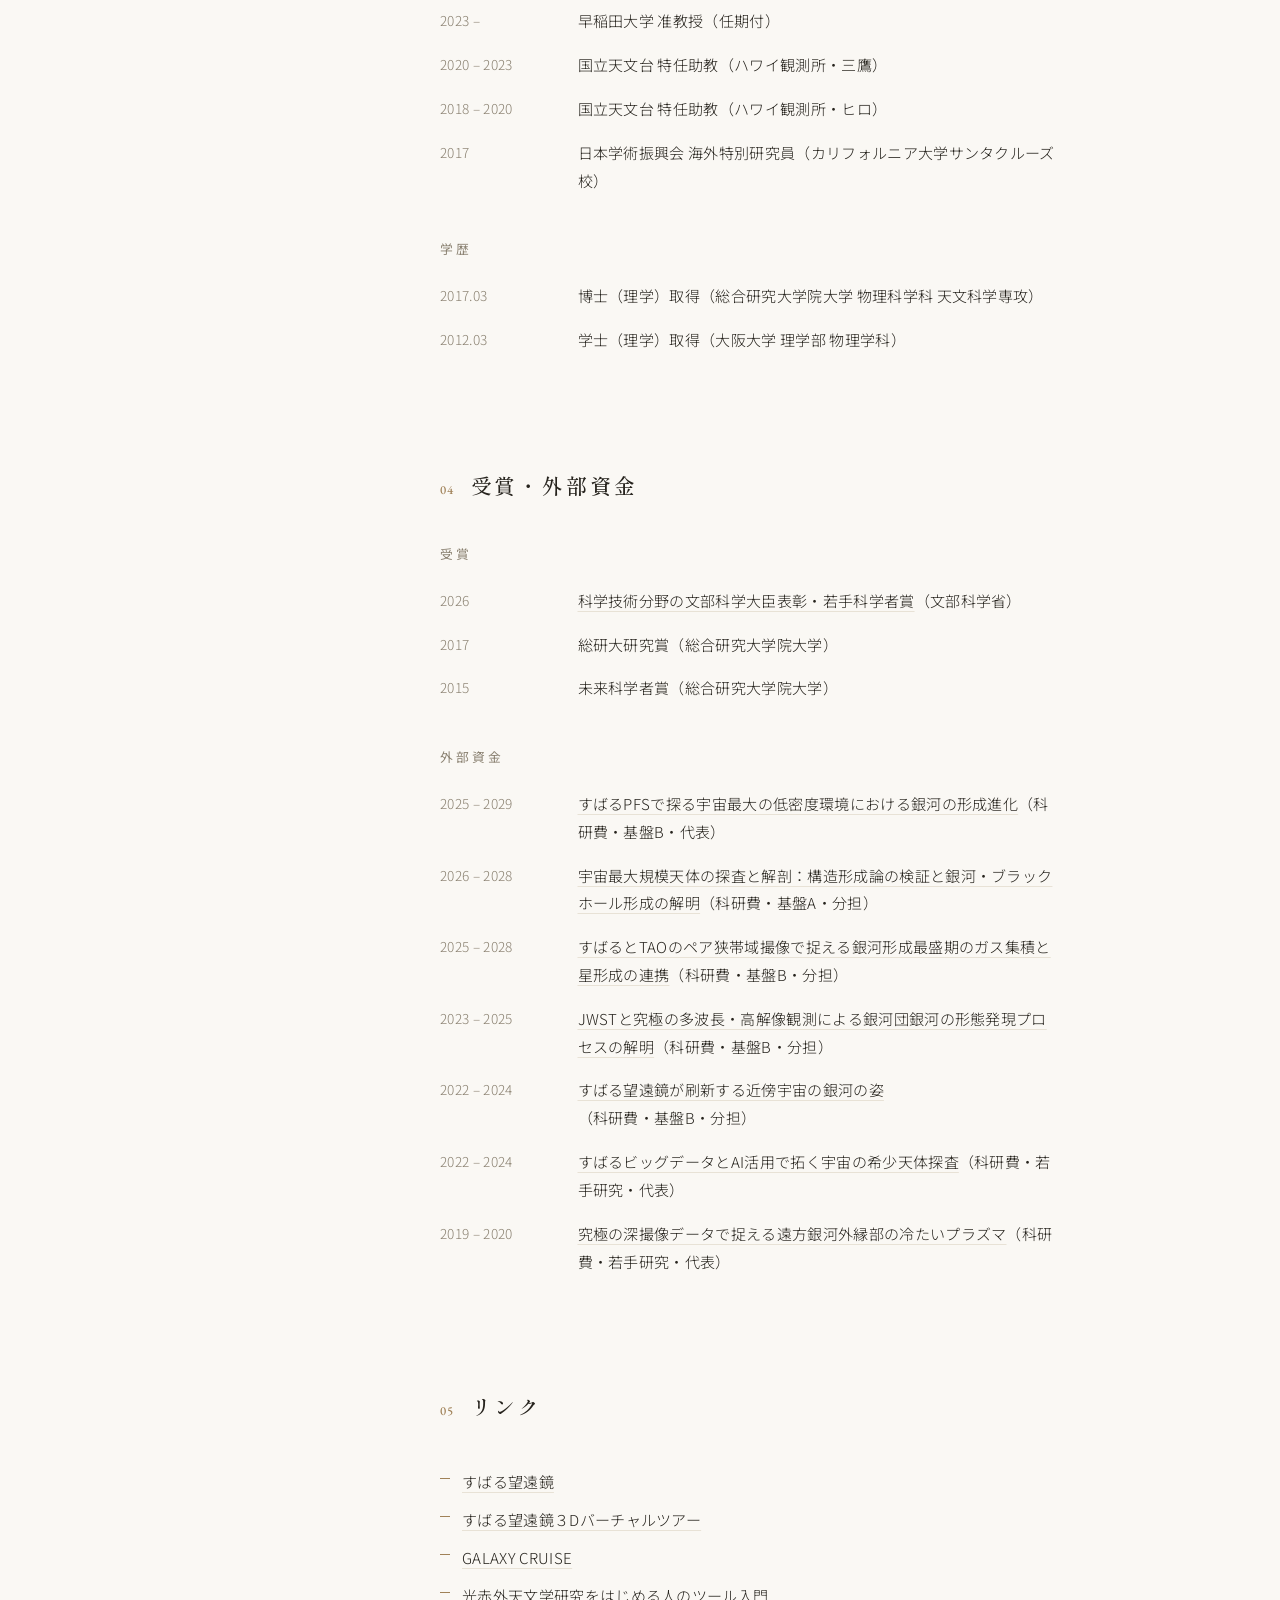
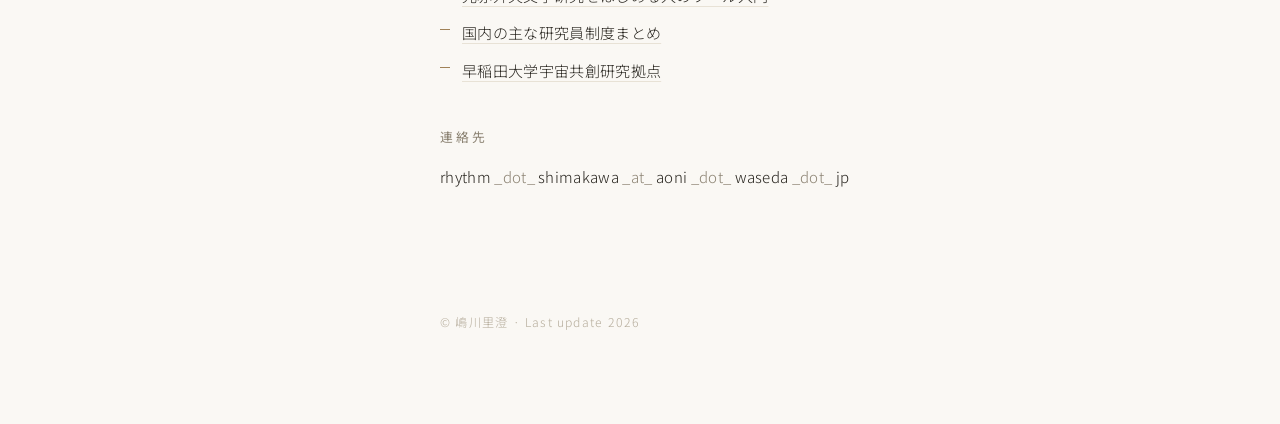
==== commit 6e335182: "v20260929" ====
--- a/ja/index.html
+++ b/ja/index.html
@@ -117,7 +117,7 @@
   <div class="row"><div class="when">2015</div><div class="what">未来科学者賞（総合研究大学院大学）</div></div>
   <h3>外部資金</h3>
   <div class="row"><div class="when">2025 – 2029</div><div class="what"><a href="https://kaken.nii.ac.jp/ja/grant/KAKENHI-PROJECT-25K01044/">すばるPFSで探る宇宙最大の低密度環境における銀河の形成進化</a>（科研費・基盤B・代表）</div></div>
-  <div class="row"><div class="when">2026 – 2029</div><div class="what"><a href="https://kaken.nii.ac.jp/ja/grant/KAKENHI-PROJECT-26H02069/">宇宙最大規模天体の探査と解剖：構造形成論の検証と銀河・ブラックホール形成の解明</a>（科研費・基盤A・分担）</div></div>
+  <div class="row"><div class="when">2026 – 2028</div><div class="what"><a href="https://kaken.nii.ac.jp/ja/grant/KAKENHI-PROJECT-26H02069/">宇宙最大規模天体の探査と解剖：構造形成論の検証と銀河・ブラックホール形成の解明</a>（科研費・基盤A・分担）</div></div>
   <div class="row"><div class="when">2025 – 2028</div><div class="what"><a href="https://kaken.nii.ac.jp/ja/grant/KAKENHI-PROJECT-25K01032/">すばるとTAOのペア狭帯域撮像で捉える銀河形成最盛期のガス集積と星形成の連携</a>（科研費・基盤B・分担）</div></div>
   <div class="row"><div class="when">2023 – 2025</div><div class="what"><a href="https://kaken.nii.ac.jp/ja/grant/KAKENHI-PROJECT-23K25915/">JWSTと究極の多波長・高解像観測による銀河団銀河の形態発現プロセスの解明</a>（科研費・基盤B・分担）</div></div>
   <div class="row"><div class="when">2022 – 2024</div><div class="what"><a href="https://kaken.nii.ac.jp/ja/grant/KAKENHI-PROJECT-23K22541/">すばる望遠鏡が刷新する近傍宇宙の銀河の姿</a>（科研費・基盤B・分担）</div></div>
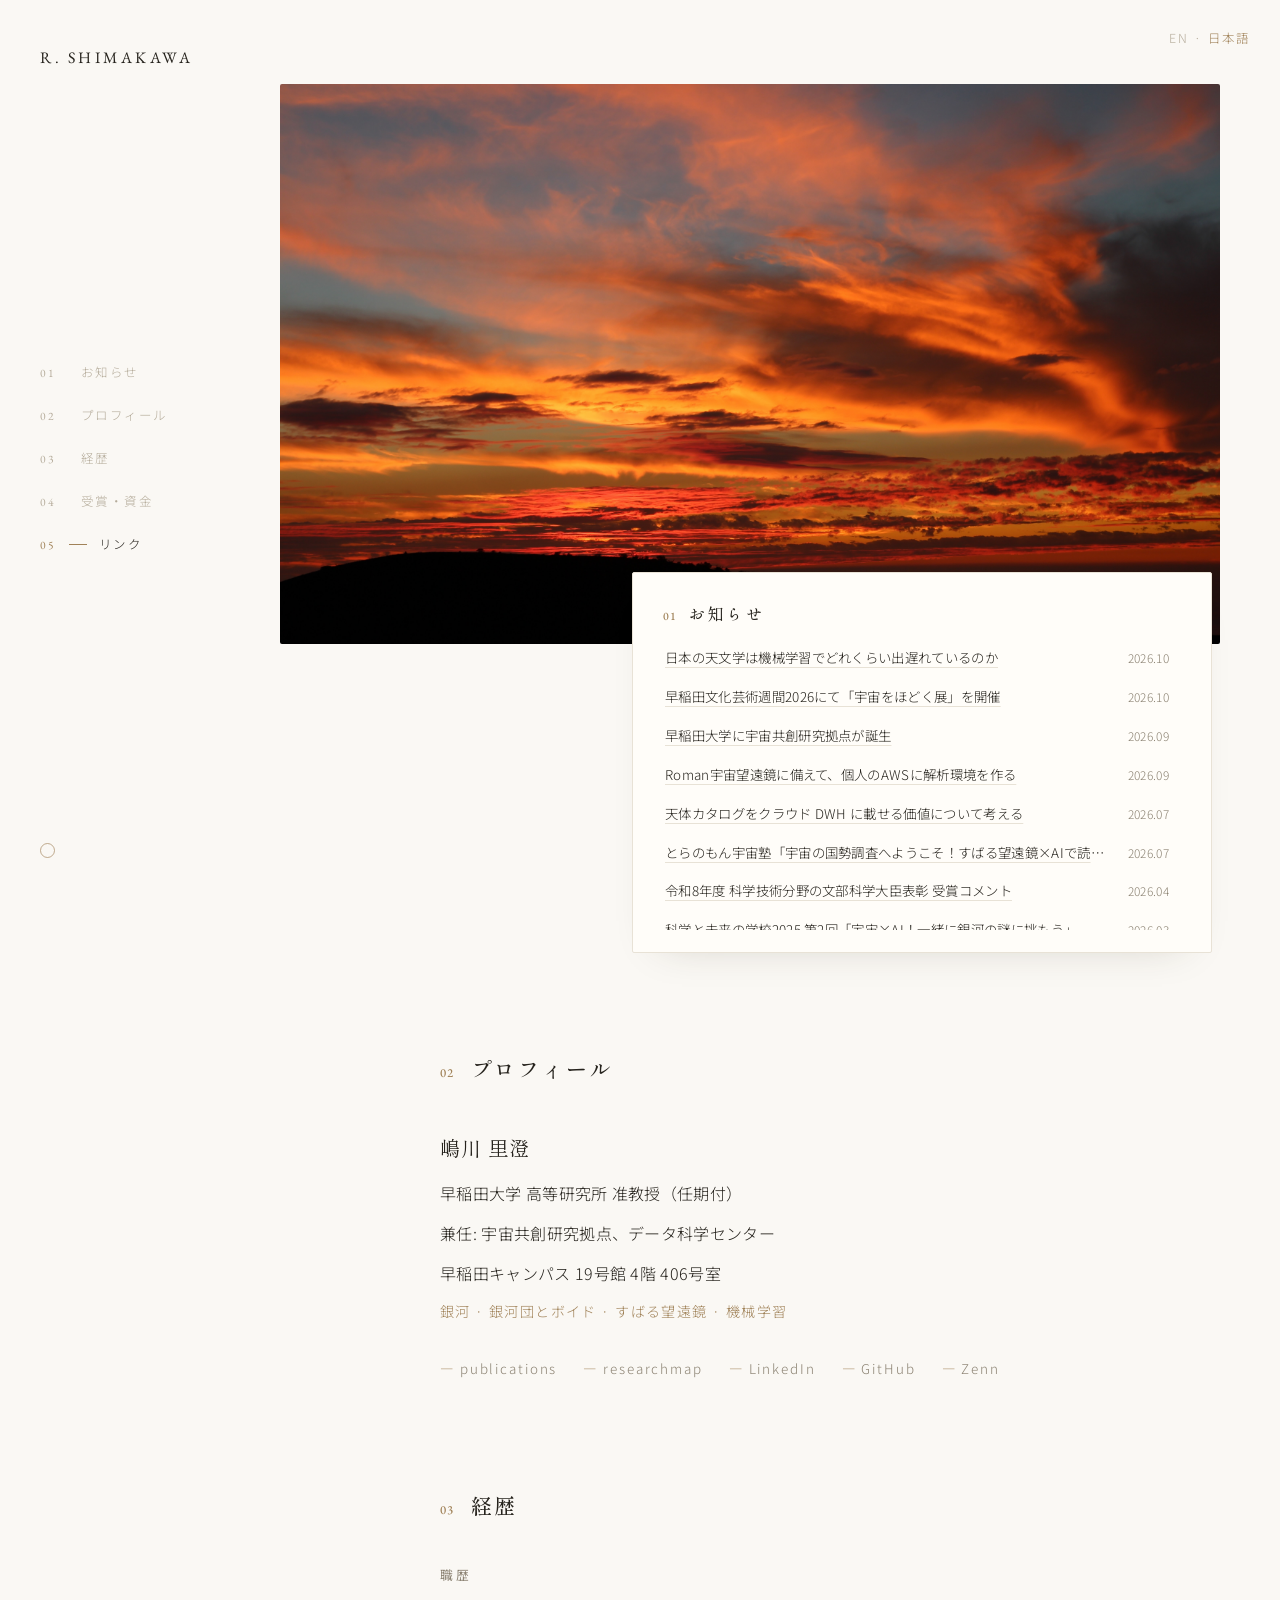
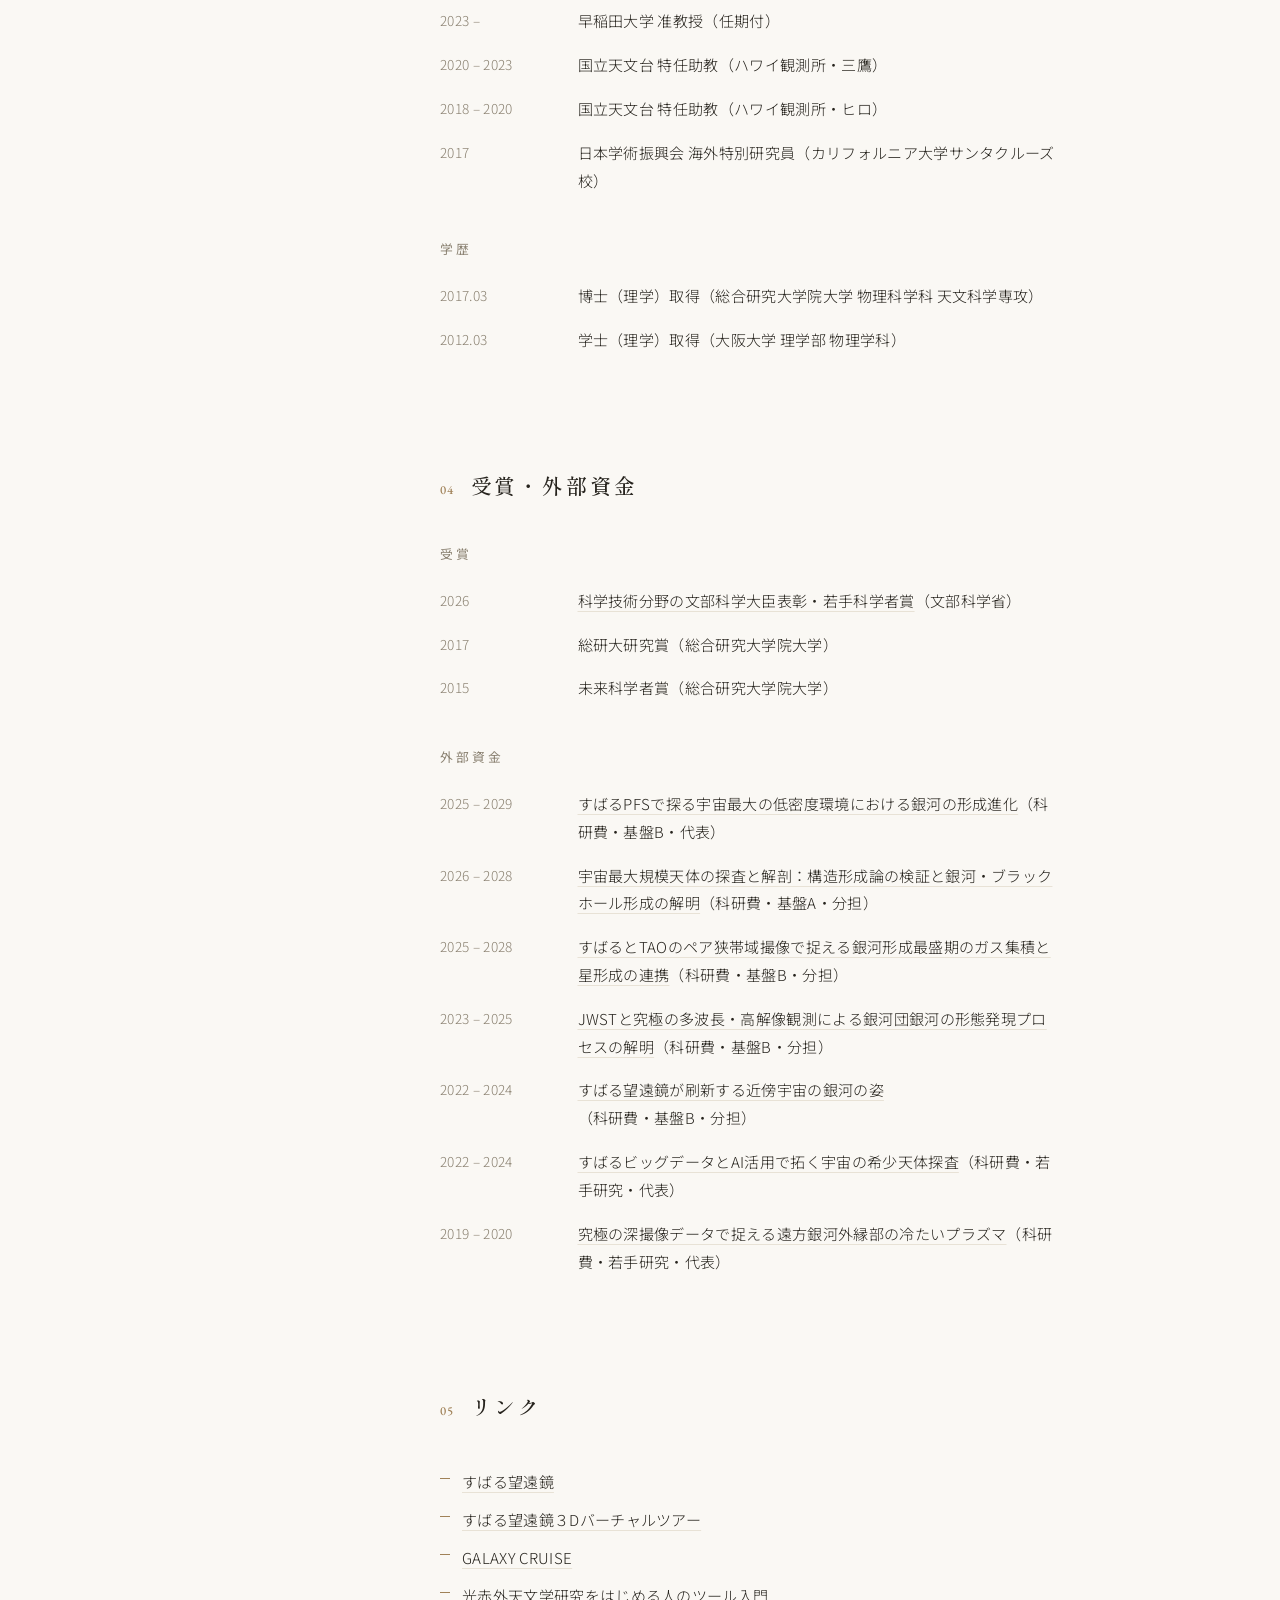
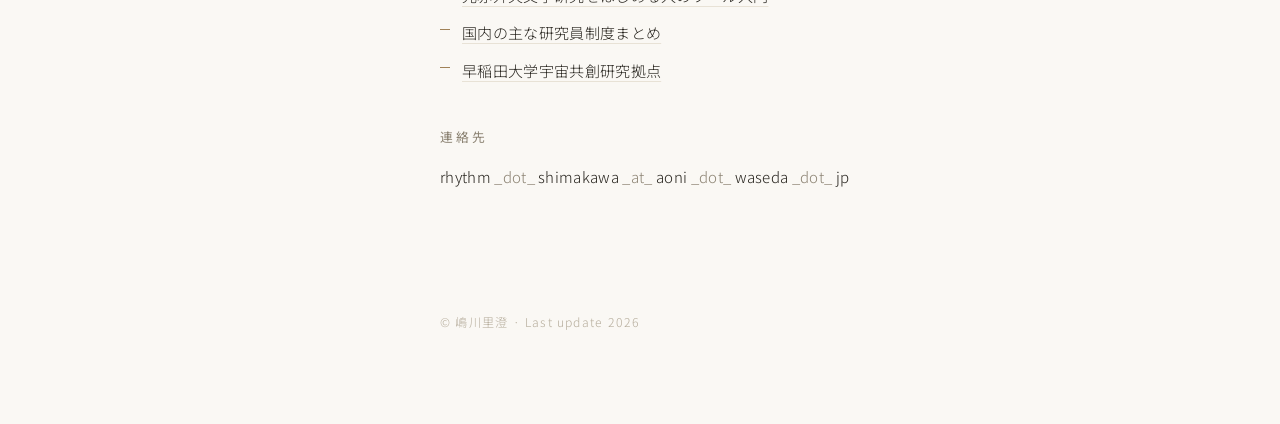
==== commit c86b4b94: "v20261010" ====
--- a/ja/index.html
+++ b/ja/index.html
@@ -33,6 +33,7 @@
   <aside class="news-panel" id="news">
     <h2><span class="no">01</span>お知らせ</h2>
     <ul>
+      <li><span class="t"><a href="https://zenn.dev/rshimakawa/articles/astro-ml-adoption-japan">日本の天文学は機械学習でどれくらい出遅れているのか</a></span><span class="note">2026.10</span></li>
       <li><span class="t"><a href="https://www.waseda.jp/culture/events/week/">早稲田文化芸術週間2026にて「宇宙をほどく展」を開催</a></span><span class="note">2026.10</span></li>
       <li><span class="t"><a href="https://space-commons.w.waseda.jp">早稲田大学に宇宙共創研究拠点が誕生</a></span><span class="note">2026.09</span></li>
       <li><span class="t"><a href="https://zenn.dev/rshimakawa/articles/roman-aws-analysis-env-setup">Roman宇宙望遠鏡に備えて、個人のAWSに解析環境を作る</a></span><span class="note">2026.09</span></li>
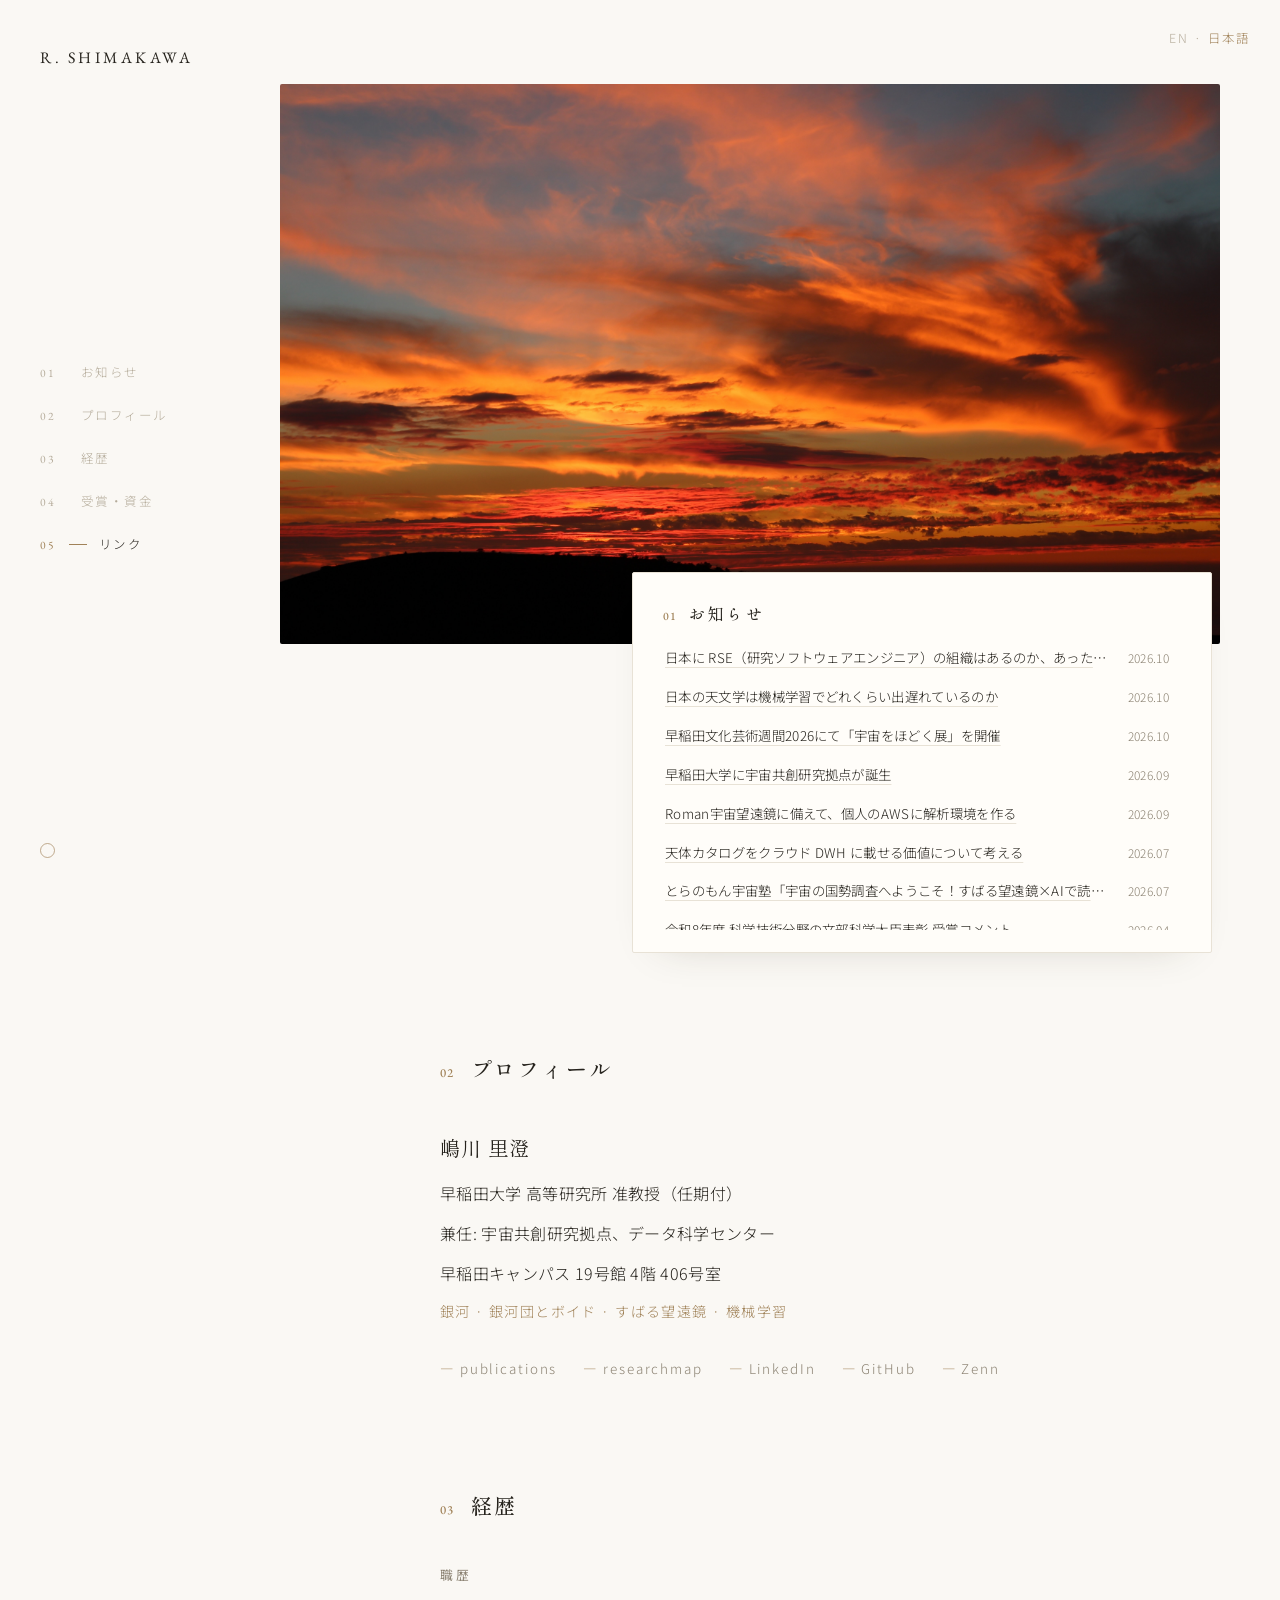
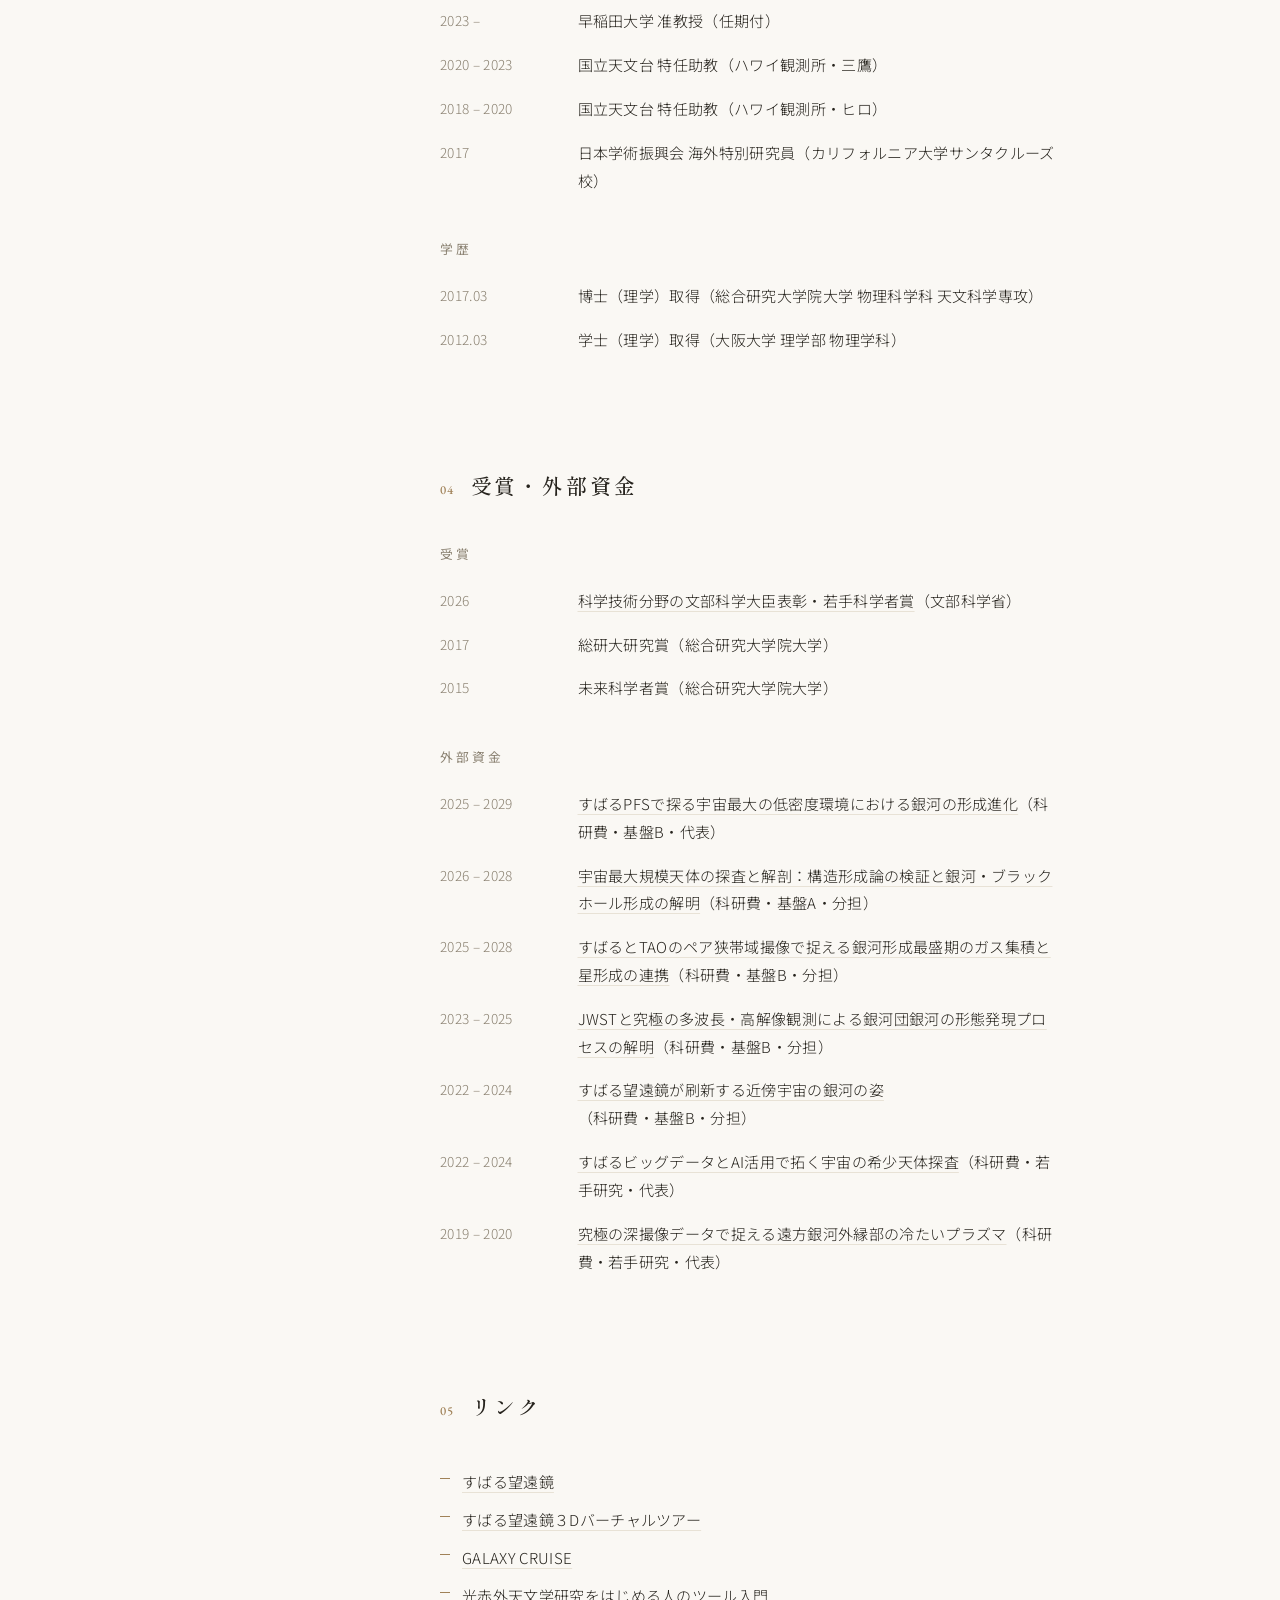
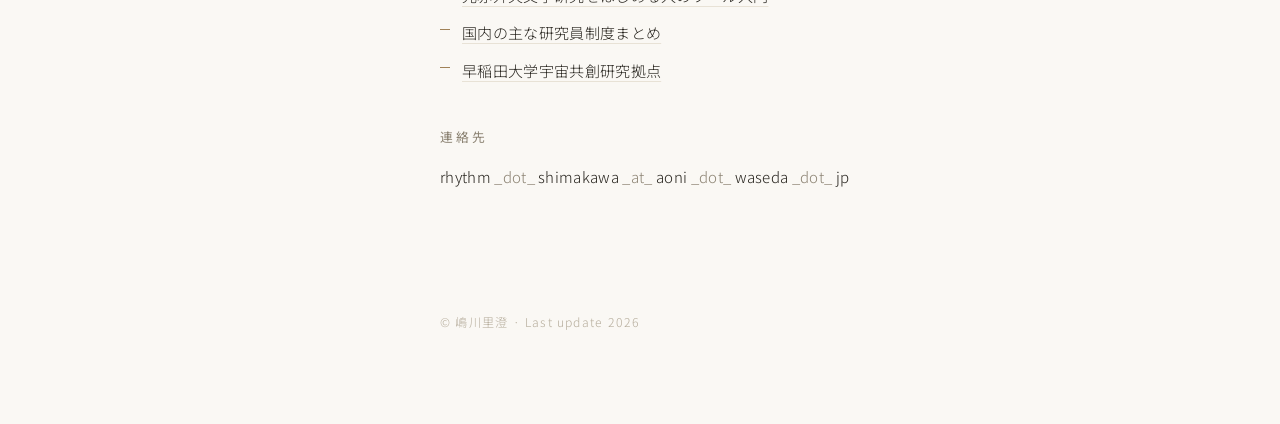
==== commit 482eac3e: "v20261019" ====
--- a/ja/index.html
+++ b/ja/index.html
@@ -33,6 +33,7 @@
   <aside class="news-panel" id="news">
     <h2><span class="no">01</span>お知らせ</h2>
     <ul>
+      <li><span class="t"><a href="https://zenn.dev/rshimakawa/articles/research-software-engineer-japan">日本に RSE（研究ソフトウェアエンジニア）の組織はあるのか、あったら何が変わるのか</a></span><span class="note">2026.10</span></li>
       <li><span class="t"><a href="https://zenn.dev/rshimakawa/articles/astro-ml-adoption-japan">日本の天文学は機械学習でどれくらい出遅れているのか</a></span><span class="note">2026.10</span></li>
       <li><span class="t"><a href="https://www.waseda.jp/culture/events/week/">早稲田文化芸術週間2026にて「宇宙をほどく展」を開催</a></span><span class="note">2026.10</span></li>
       <li><span class="t"><a href="https://space-commons.w.waseda.jp">早稲田大学に宇宙共創研究拠点が誕生</a></span><span class="note">2026.09</span></li>
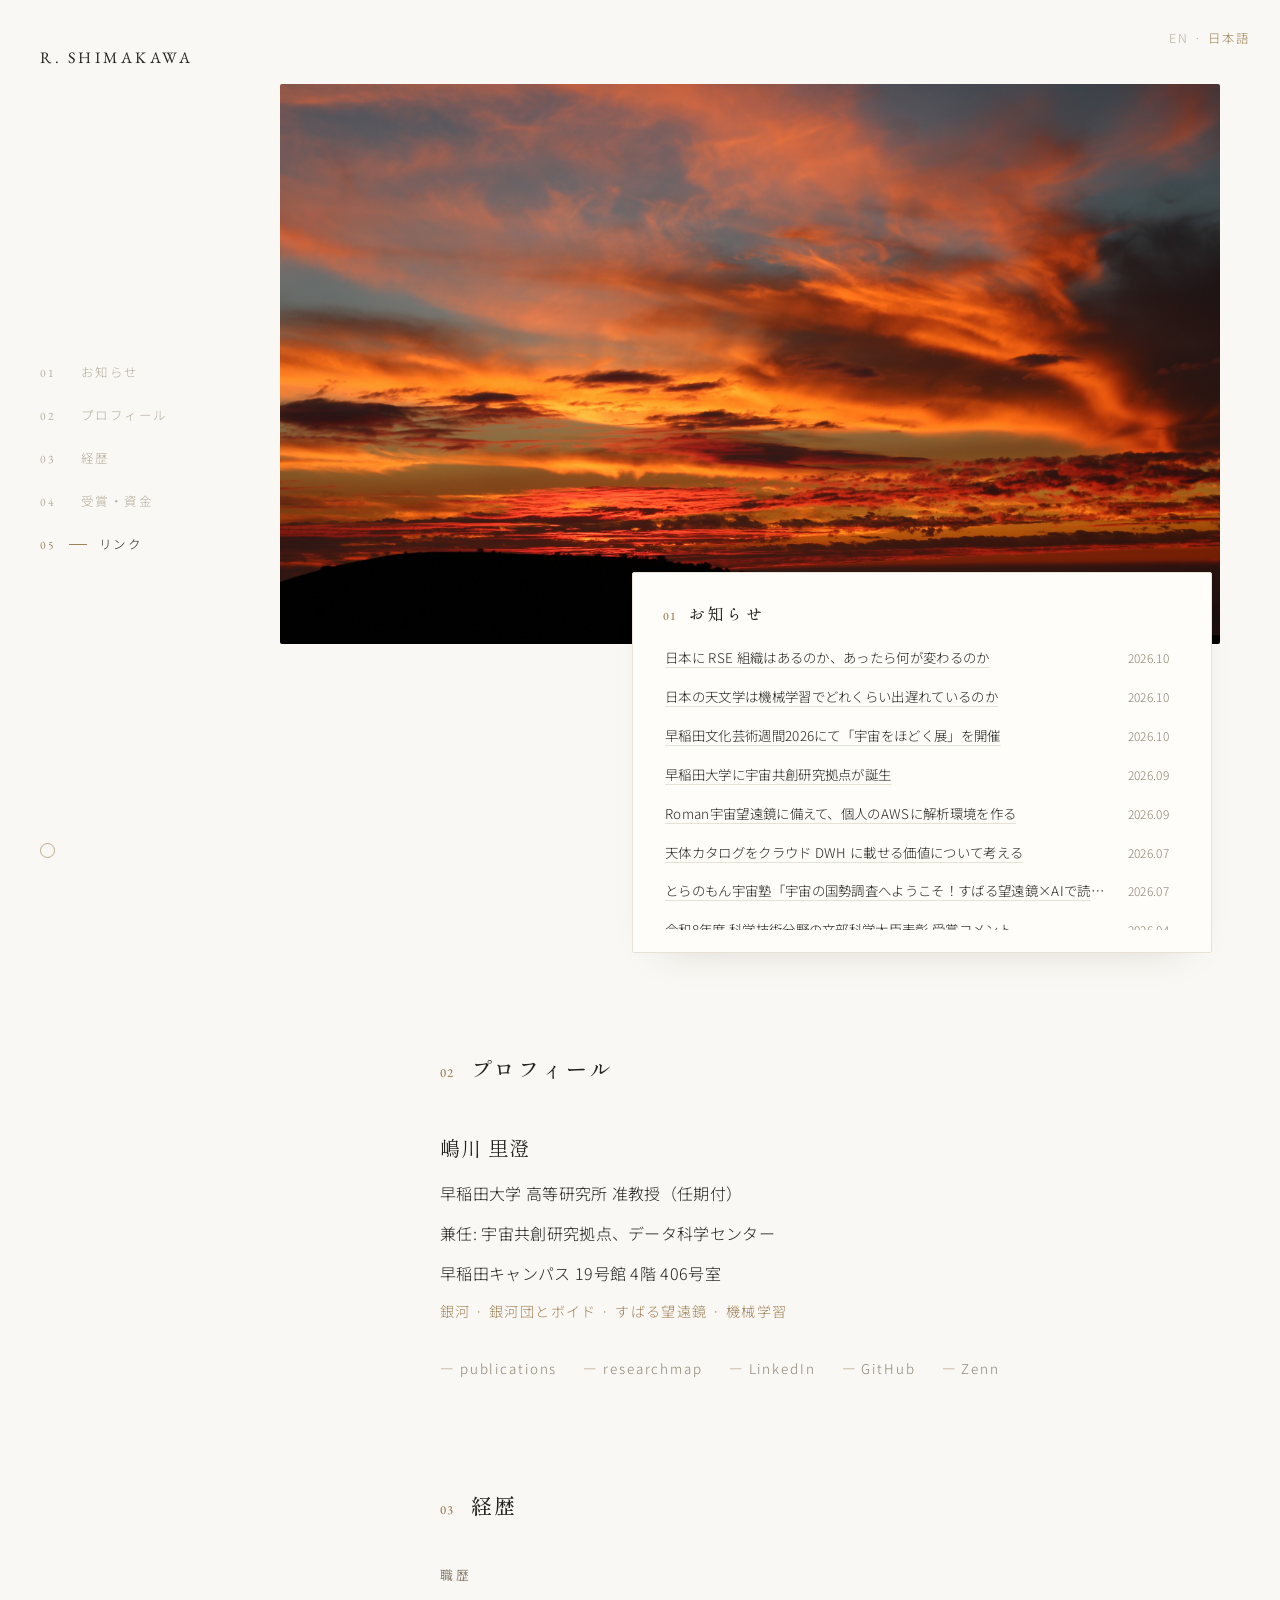
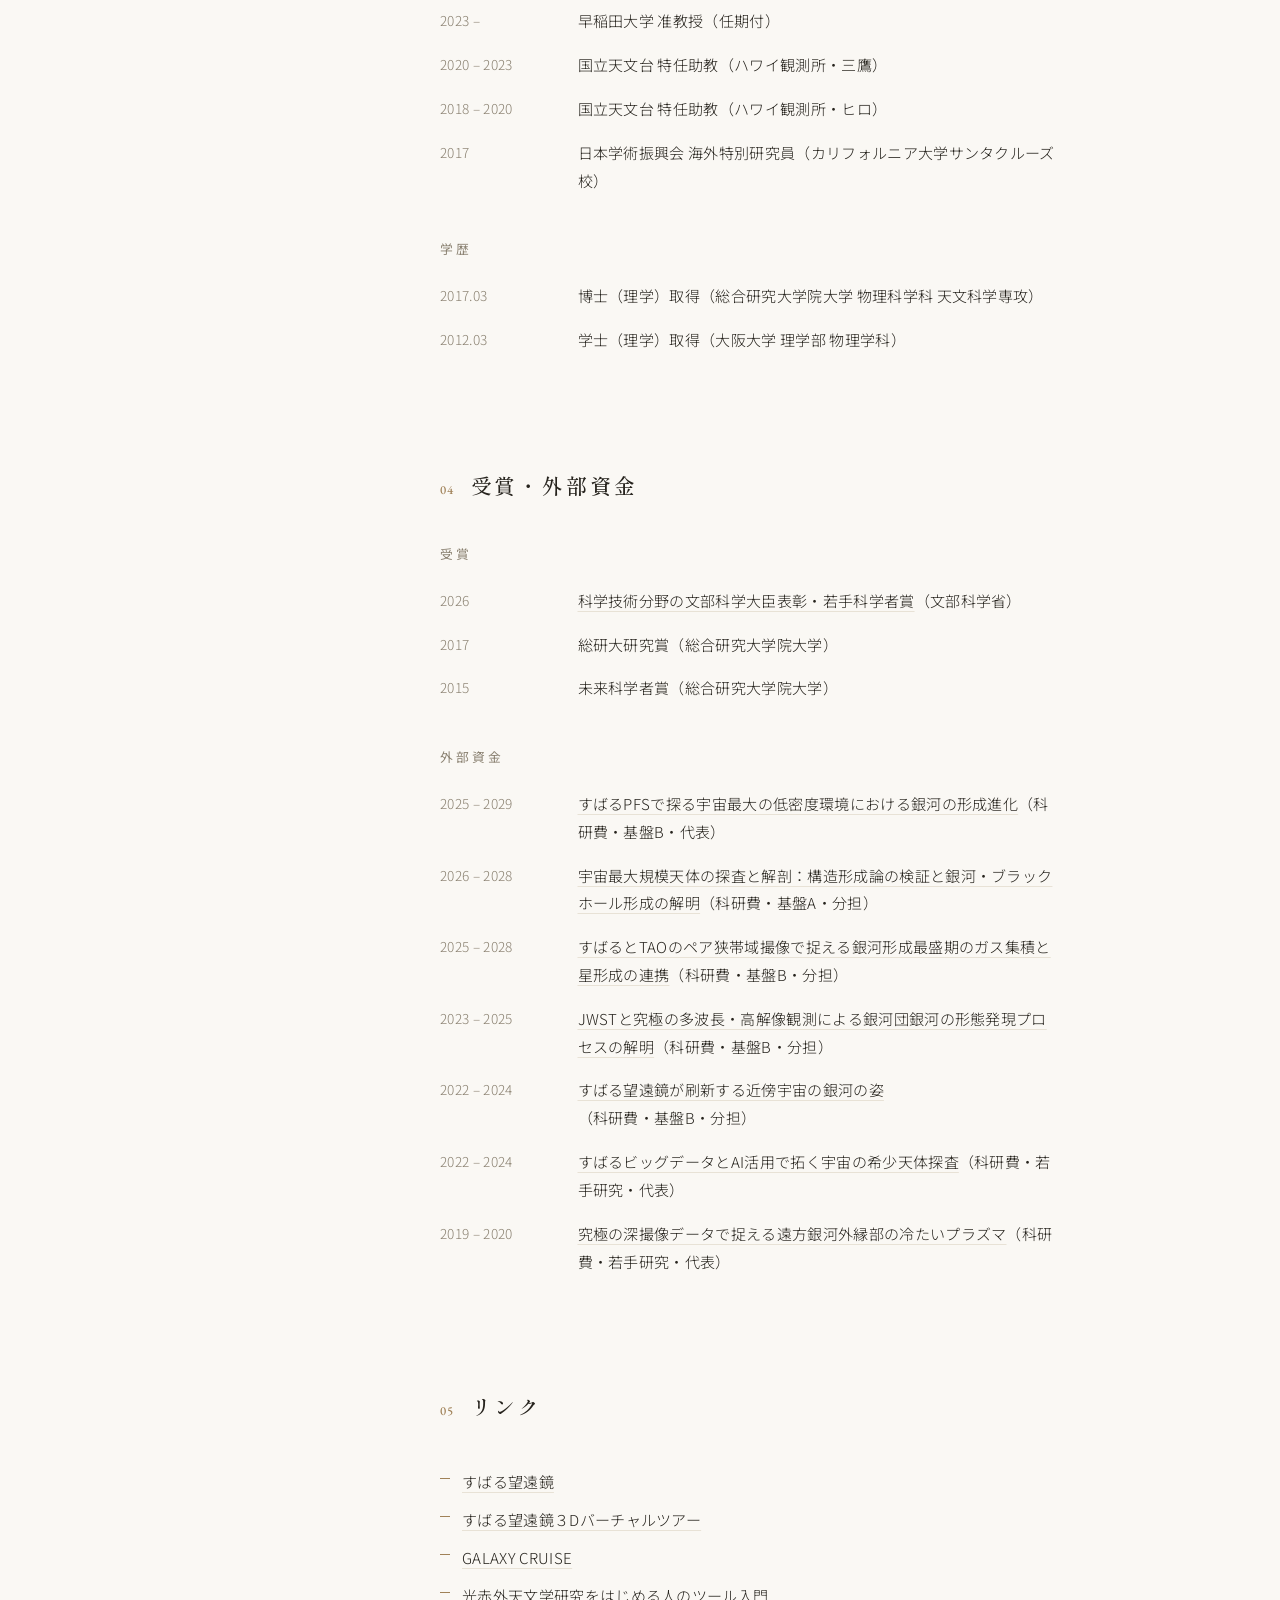
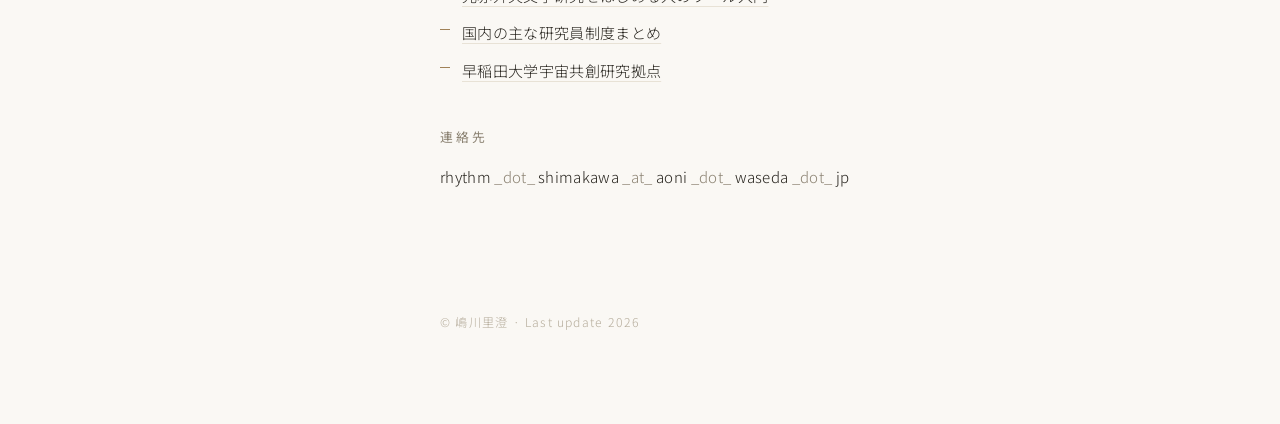
==== commit d95c1ae7: "v20261019b" ====
--- a/ja/index.html
+++ b/ja/index.html
@@ -33,7 +33,7 @@
   <aside class="news-panel" id="news">
     <h2><span class="no">01</span>お知らせ</h2>
     <ul>
-      <li><span class="t"><a href="https://zenn.dev/rshimakawa/articles/research-software-engineer-japan">日本に RSE（研究ソフトウェアエンジニア）の組織はあるのか、あったら何が変わるのか</a></span><span class="note">2026.10</span></li>
+      <li><span class="t"><a href="https://zenn.dev/rshimakawa/articles/research-software-engineer-japan">日本に RSE 組織はあるのか、あったら何が変わるのか</a></span><span class="note">2026.10</span></li>
       <li><span class="t"><a href="https://zenn.dev/rshimakawa/articles/astro-ml-adoption-japan">日本の天文学は機械学習でどれくらい出遅れているのか</a></span><span class="note">2026.10</span></li>
       <li><span class="t"><a href="https://www.waseda.jp/culture/events/week/">早稲田文化芸術週間2026にて「宇宙をほどく展」を開催</a></span><span class="note">2026.10</span></li>
       <li><span class="t"><a href="https://space-commons.w.waseda.jp">早稲田大学に宇宙共創研究拠点が誕生</a></span><span class="note">2026.09</span></li>
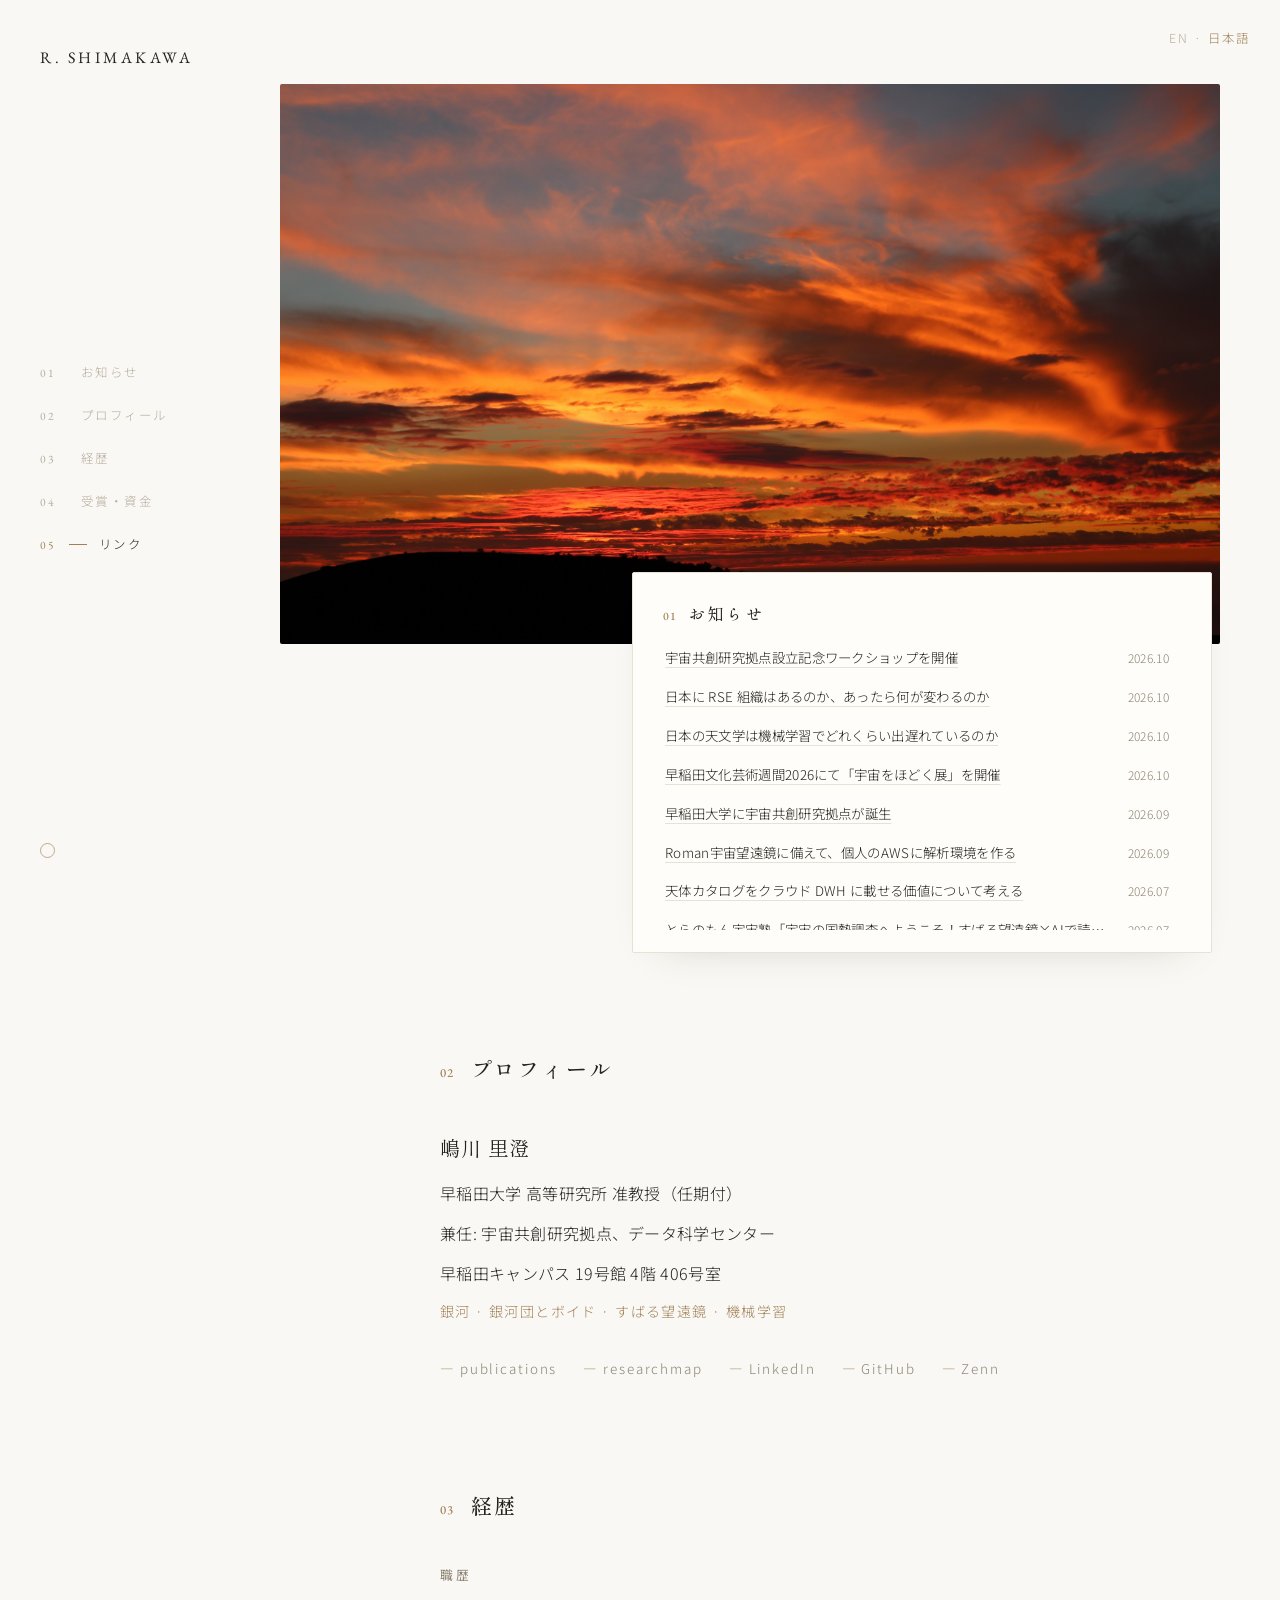
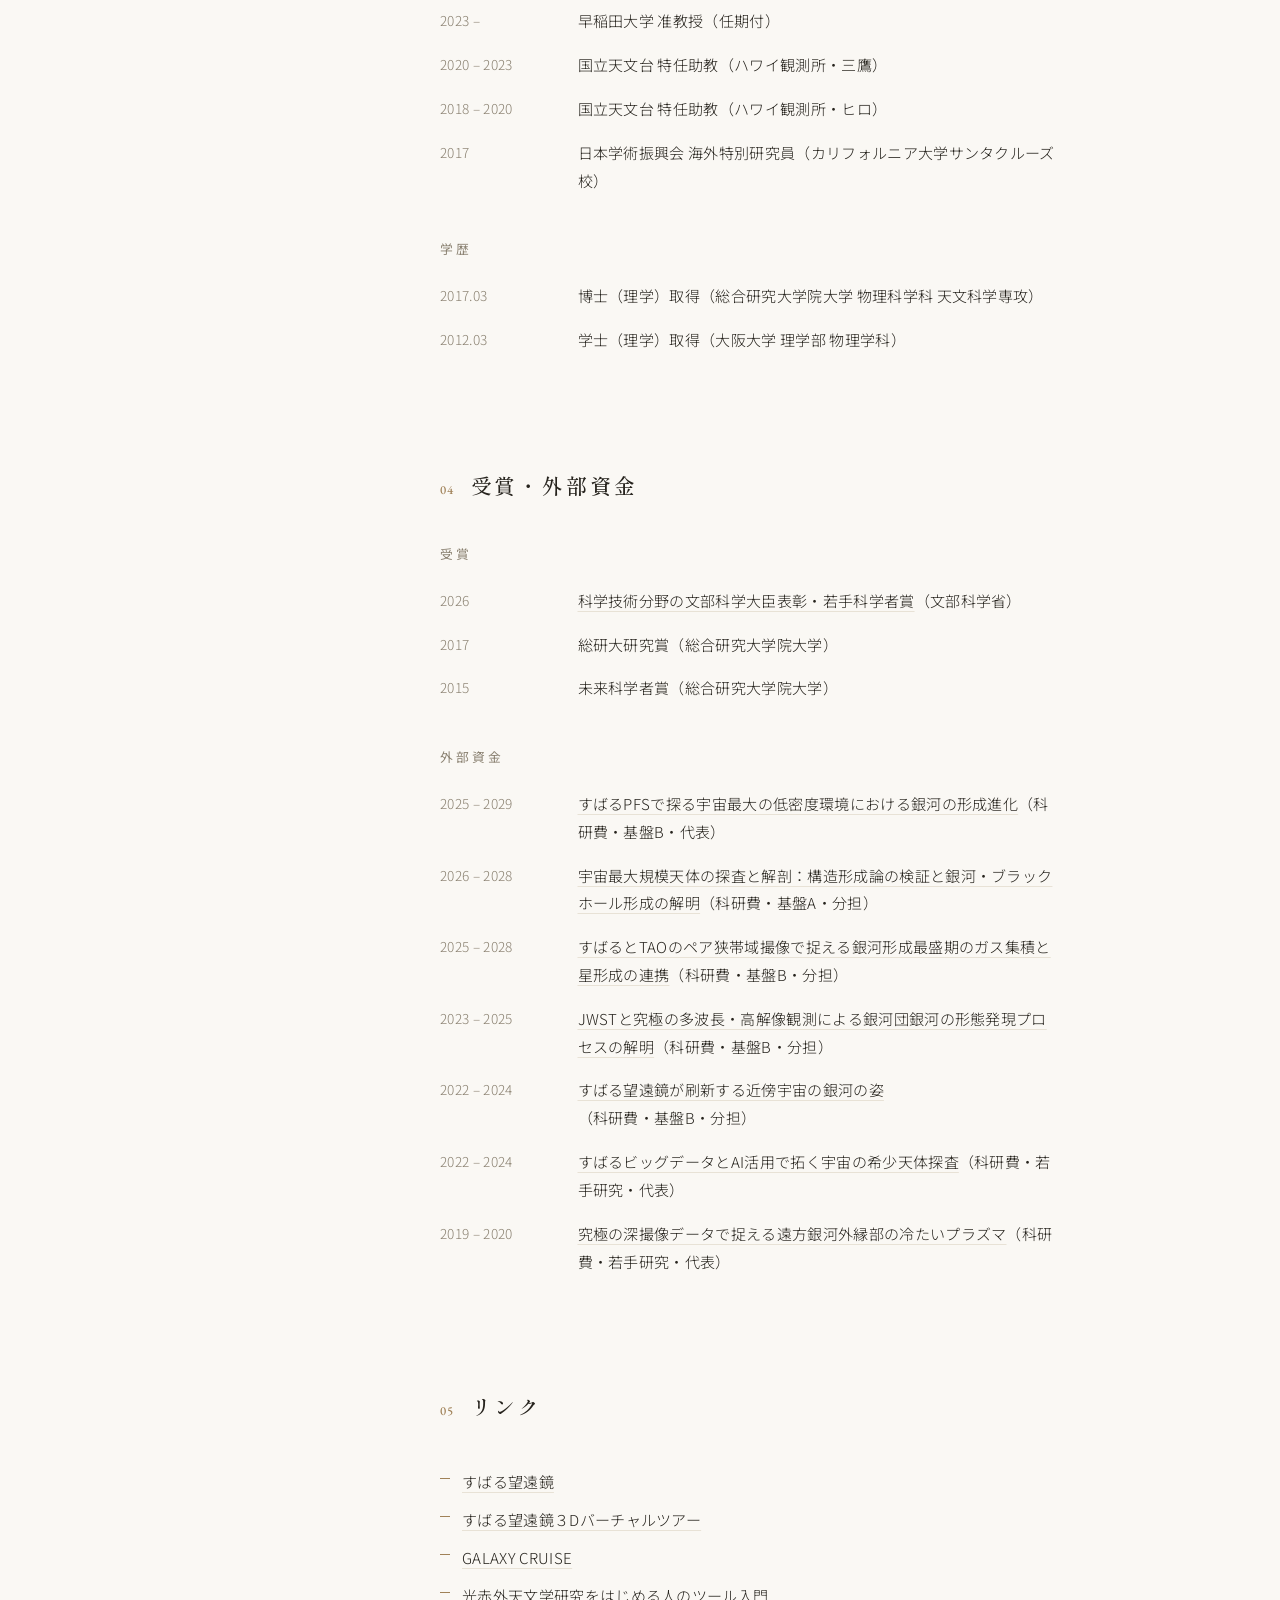
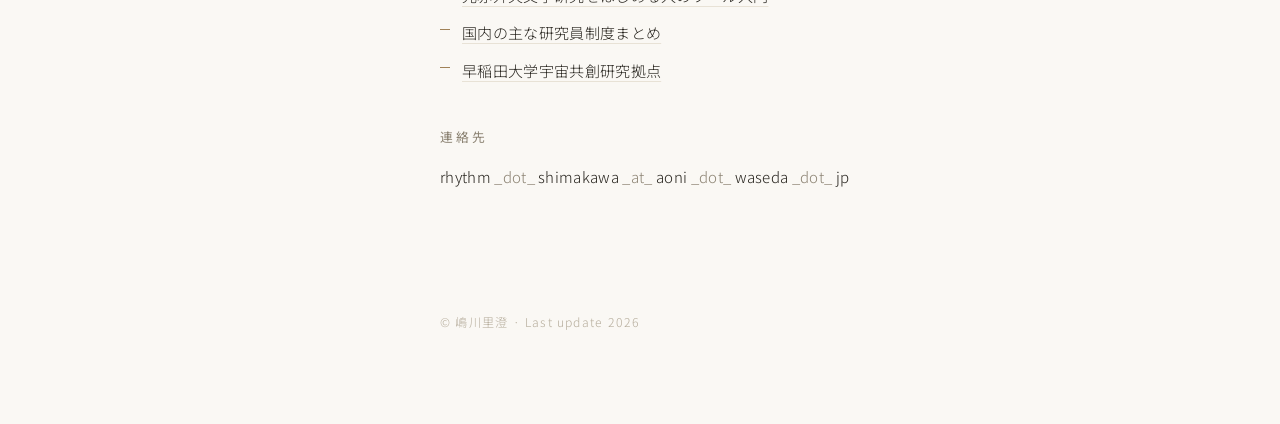
==== commit 4966746b: "v20261028" ====
--- a/ja/index.html
+++ b/ja/index.html
@@ -33,6 +33,7 @@
   <aside class="news-panel" id="news">
     <h2><span class="no">01</span>お知らせ</h2>
     <ul>
+      <li><span class="t"><a href="https://www.waseda.jp/inst/research/news/86171">宇宙共創研究拠点設立記念ワークショップを開催</a></span><span class="note">2026.10</span></li>
       <li><span class="t"><a href="https://zenn.dev/rshimakawa/articles/research-software-engineer-japan">日本に RSE 組織はあるのか、あったら何が変わるのか</a></span><span class="note">2026.10</span></li>
       <li><span class="t"><a href="https://zenn.dev/rshimakawa/articles/astro-ml-adoption-japan">日本の天文学は機械学習でどれくらい出遅れているのか</a></span><span class="note">2026.10</span></li>
       <li><span class="t"><a href="https://www.waseda.jp/culture/events/week/">早稲田文化芸術週間2026にて「宇宙をほどく展」を開催</a></span><span class="note">2026.10</span></li>
